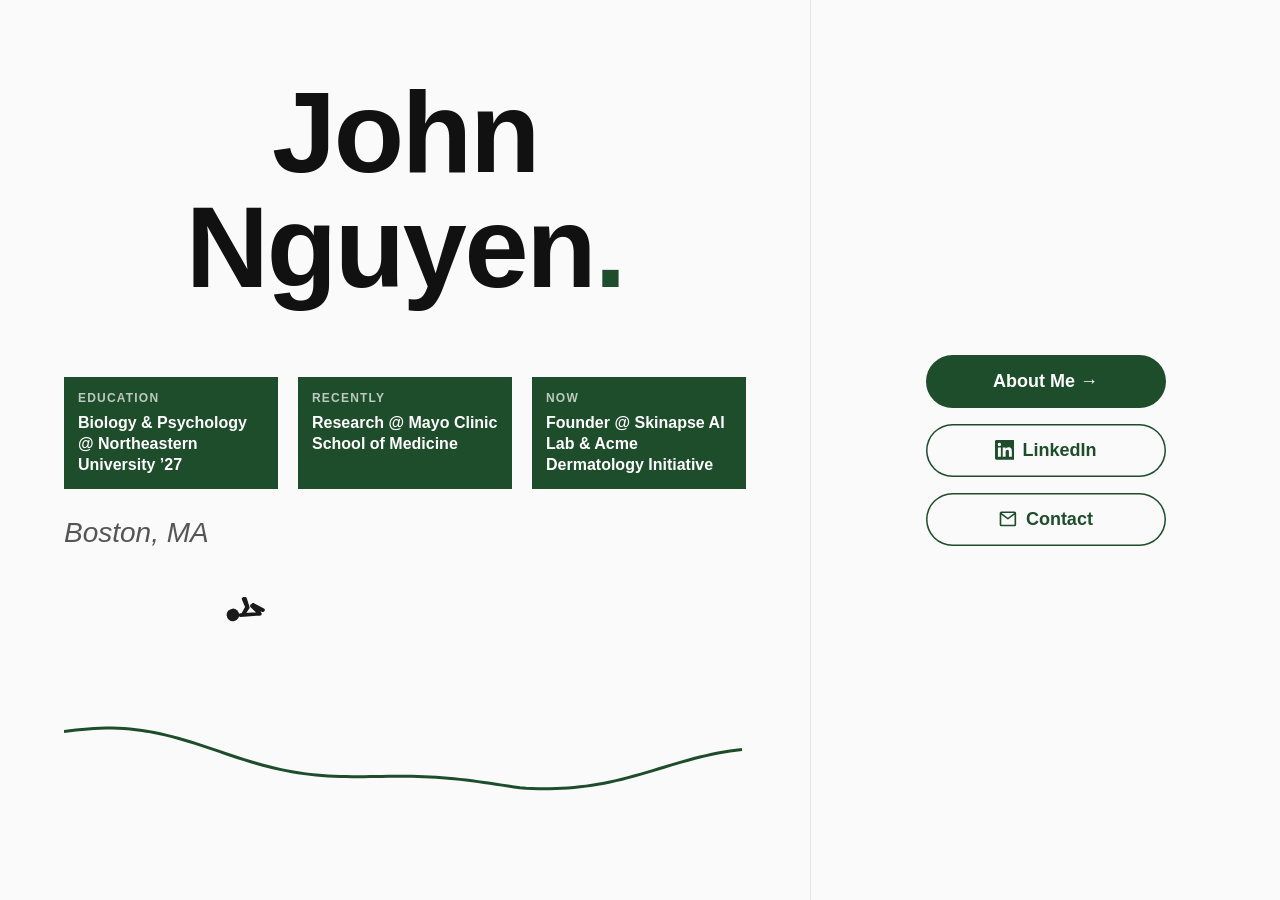
==== index.html @ 378af383 "Add Acme Dermatology Initiative to homepage Now box Co-Authored-By: Claude Opus 5.5 <noreply@anthrop" ====
<!DOCTYPE html>
<html lang="en">
<head>
  <meta charset="UTF-8">
  <meta name="viewport" content="width=device-width, initial-scale=1.0">
  <title>John Nguyen</title>
  <link rel="stylesheet" href="styles.css">
  <link rel="stylesheet" href="transitions.css">
  <script src="transitions.js"></script>
  <style>
    .hero {
      display: flex;
      min-height: 100vh;
    }

    .hero-left {
      position: relative;
      overflow: hidden;
      flex: 2;
      display: flex;
      flex-direction: column;
      align-items: center;
      justify-content: center;
      text-align: center;
      padding: 4rem;
    }


    .intro {
      position: relative;
      z-index: 1;
      display: flex;
      flex-direction: column;
      gap: 3rem;
      width: fit-content;
      max-width: 100%;
    }

    .cards {
      display: grid;
      grid-template-columns: repeat(3, 1fr);
      gap: 1.25rem;
      margin-top: 1.5rem;
      /* match the name's width instead of stretching to fit the card text */
      width: 0;
      min-width: 100%;
    }

    .card {
      padding: 0.875rem;
      background: #1e4d2b;
      color: #fff;
      text-align: left;
    }

    .card-label {
      font-size: 0.75rem;
      font-weight: 600;
      letter-spacing: 0.1em;
      text-transform: uppercase;
      opacity: 0.7;
      margin-bottom: 0.5rem;
    }

    .card-text {
      font-size: 1rem;
      font-weight: 600;
      line-height: 1.3;
    }

    .location {
      /* sit just under the boxes rather than a full .intro gap away */
      margin-top: -1.25rem;
      font-size: 1.75rem;
      font-style: italic;
      text-align: left;
      color: #555;
    }

    /* Little runner crossing the mountains, under the location line */
    #runner {
      display: block;
      /* match the name's width like the boxes do */
      width: 0;
      min-width: 100%;
      height: 260px;
      margin-top: -2rem;
    }

    .hero-left h1 {
      font-size: clamp(3.5rem, 9vw, 10rem);
      font-weight: 700;
      line-height: 1;
      letter-spacing: -0.02em;
    }

    .hero-left h1 .dot {
      color: #1e4d2b;
    }

    .hero-right {
      border-left: 1px solid #e5e5e5;
    }

    @media (max-width: 700px) {
      .hero { flex-direction: column; }
      .hero-left { padding: 2rem; }
      .cards { grid-template-columns: 1fr; }
      .hero-right { border-left: none; border-top: 1px solid #e5e5e5; }
    }
  </style>
</head>
<body>
  <main class="hero">
    <section class="hero-left">
      <div class="intro">
        <h1>John Nguyen<span class="dot">.</span></h1>
        <div class="cards">
          <div class="card">
            <p class="card-label">Education</p>
            <p class="card-text">Biology &amp; Psychology @ Northeastern University &rsquo;27</p>
          </div>
          <div class="card">
            <p class="card-label">Recently</p>
            <p class="card-text">Research @ Mayo Clinic School of Medicine</p>
          </div>
          <div class="card">
            <p class="card-label">Now</p>
            <p class="card-text">Founder @ Skinapse AI Lab &amp; Acme Dermatology Initiative</p>
          </div>
        </div>
        <p class="location">Boston, MA</p>
        <canvas id="runner" aria-hidden="true"></canvas>
      </div>
    </section>
    <section class="panel hero-right">
      <a class="button button-nav" href="about.html">About Me &rarr;</a>
      <a class="button button-outline" href="https://www.linkedin.com/in/johnhungnguyen" target="_blank" rel="noopener noreferrer">
        <svg viewBox="0 0 24 24" aria-hidden="true"><path d="M20.45 20.45h-3.56v-5.57c0-1.33-.02-3.04-1.85-3.04-1.85 0-2.14 1.45-2.14 2.94v5.67H9.34V9h3.42v1.56h.05c.48-.9 1.64-1.85 3.37-1.85 3.6 0 4.27 2.37 4.27 5.46v6.28zM5.34 7.43a2.06 2.06 0 1 1 0-4.13 2.06 2.06 0 0 1 0 4.13zM7.12 20.45H3.56V9h3.56v11.45zM22.22 0H1.77C.79 0 0 .77 0 1.73v20.54C0 23.23.79 24 1.77 24h20.45c.98 0 1.78-.77 1.78-1.73V1.73C24 .77 23.2 0 22.22 0z"/></svg>
        LinkedIn
      </a>
      <a class="button button-outline" href="mailto:johnhnguyen2000@gmail.com">
        <svg viewBox="0 0 24 24" aria-hidden="true"><path d="M2 5a2 2 0 0 1 2-2h16a2 2 0 0 1 2 2v14a2 2 0 0 1-2 2H4a2 2 0 0 1-2-2V5zm2.4 0L12 10.7 19.6 5H4.4zM20 6.9l-7.4 5.5a1 1 0 0 1-1.2 0L4 6.9V19h16V6.9z"/></svg>
        Contact
      </a>
    </section>
  </main>

  <script>
    // A stick figure runs right over endless mountains, trips, falls, and gets back up
    (() => {
      const canvas = document.getElementById('runner');
      const ctx = canvas.getContext('2d');
      const reduceMotion = window.matchMedia('(prefers-reduced-motion: reduce)').matches;

      const ZOOM = 1.5;          // draw the scene larger, like a closer camera
      const RUN_SPEED = 120;     // px per second across the ground (before zoom)
      const STRIDE_LENGTH = 64;  // ground covered per full leg cycle, so steps match speed
      const RUNNER_X = 0.28;     // where the figure stays on screen (fraction of width)
      const INK = '#1a1a1a';

      // How long each part of a fall lasts (seconds)
      const PHASES = { trip: 0.22, fall: 0.38, impact: 0.18, pushup: 0.5, spring: 0.42 };

      let width = 0;
      let height = 0;
      let distance = 0;          // how far the world has scrolled
      let stride = 0;            // leg cycle phase (radians)
      // running, jump (jump / hurdle / flip / double), land,
      // or a fall: trip -> fall -> impact -> down -> pushup -> spring
      let state = 'running';
      let stateTime = 0;
      let downFor = 1;
      let boost = 0;             // extra speed right after getting back up

      // Tricks happen at random times. Falls are still the single most common,
      // but flips make up about 40% of everything he does.
      const TRICKS = [
        { name: 'fall',   weight: 0.3 },
        { name: 'flip',   weight: 0.25 },
        { name: 'jump',   weight: 0.15 },
        { name: 'hurdle', weight: 0.15 },
        { name: 'double', weight: 0.15 },
      ];
      const LAND_TIME = 0.2;     // knees soak up the landing after a flip
      // He always opens with this routine back to back, then goes random
      // The triple flip is a bit too ambitious: he over-rotates and crashes on landing
      const OPENING = ['triple', 'flip', 'flip', 'jump', 'fall'];
      const OPENING_GAP = 0.35;  // seconds of running between opening tricks
      let queue = [...OPENING];
      let trickClock = 0;
      let nextTrick = 0.6;       // first flip comes almost right away

      function randomGap() {
        // Every second or two, sometimes a slightly longer clean run
        return 1.1 + Math.random() * 2 + (Math.random() < 0.15 ? Math.random() * 3 : 0);
      }

      function pickTrick() {
        let r = Math.random();
        for (const t of TRICKS) {
          if ((r -= t.weight) < 0) return t.name;
        }
        return TRICKS[0].name;
      }

      // Airborne tricks
      const GRAVITY = 560;       // px/s^2
      // Upward px/s at takeoff: flips need more height, doubles the most
      const TAKEOFF = { jump: 185, hurdle: 165, flip: 240, double: 262, triple: 285 };
      const SPINS = { flip: 1, double: 2, triple: 3 };
      let jumpKind = 'hurdle';
      let airTime = 0.6;
      let feetY = 0;             // height of his feet while airborne
      let vy = 0;

      // Rolling mountains: a few sine waves stacked together
      function ground(x) {
        return height * 0.8
          - Math.sin(x * 0.012) * 13
          - Math.sin(x * 0.031 + 1.7) * 5
          - Math.max(0, Math.sin(x * 0.006 + 0.4)) * 15;
      }

      function resize() {
        const dpr = window.devicePixelRatio || 1;
        // Work in zoomed-out units so everything is drawn ZOOM times bigger
        width = canvas.clientWidth / ZOOM;
        height = canvas.clientHeight / ZOOM;
        canvas.width = canvas.clientWidth * dpr;
        canvas.height = canvas.clientHeight * dpr;
        ctx.setTransform(dpr * ZOOM, 0, 0, dpr * ZOOM, 0, 0);
        draw();
      }

      function go(next) {
        state = next;
        stateTime = 0;
      }

      function update(dt) {
        stateTime += dt;
        const rx = distance + width * RUNNER_X;
        const slope = (ground(rx + 2) - ground(rx - 2)) / 4; // negative = uphill

        if (state === 'running') {
          // A bit slower uphill, a bit faster downhill, and a burst after getting up
          const speed = RUN_SPEED * (1 + slope * 0.6) * (1 + boost);
          const moved = Math.max(30, speed) * dt;
          distance += moved;
          stride += (moved / STRIDE_LENGTH) * Math.PI * 2;
          boost = Math.max(0, boost - dt * 0.4);
          trickClock += dt;

          if (trickClock > nextTrick) {
            trickClock = 0;
            const trick = queue.length ? queue.shift() : pickTrick();
            nextTrick = queue.length ? OPENING_GAP : randomGap();
            if (trick === 'fall') {
              go('trip');
            } else {
              jumpKind = trick;
              feetY = ground(rx);
              vy = -TAKEOFF[trick];
              airTime = (2 * TAKEOFF[trick]) / GRAVITY;
              go('jump');
            }
          }
        } else if (state === 'jump') {
          distance += RUN_SPEED * (1 + boost) * dt;
          stride += dt * 4; // legs keep a little motion in the air
          vy += GRAVITY * dt;
          feetY += vy * dt;
          const floor = ground(distance + width * RUNNER_X);
          if (vy > 0 && feetY >= floor) {
            if (jumpKind === 'triple') go('trip');       // bails the landing and falls
            else go(jumpKind === 'hurdle' ? 'running' : 'land');
          }
        } else if (state === 'land') {
          distance += RUN_SPEED * 0.7 * dt;
          stride += dt * 6;
          if (stateTime > LAND_TIME) go('running');
        } else if (state === 'trip') {
          distance += RUN_SPEED * 0.8 * dt;
          if (stateTime > PHASES.trip) go('fall');
        } else if (state === 'fall') {
          // Momentum carries him forward, fading as he hits the ground
          distance += RUN_SPEED * 0.7 * (1 - stateTime / PHASES.fall) * dt;
          if (stateTime > PHASES.fall) go('impact');
        } else if (state === 'impact') {
          distance += RUN_SPEED * 0.15 * dt; // small skid
          if (stateTime > PHASES.impact) { downFor = 0.5 + Math.random() * 0.9; go('down'); }
        } else if (state === 'down') {
          if (stateTime > downFor) go('pushup');
        } else if (state === 'pushup') {
          if (stateTime > PHASES.pushup) go('spring');
        } else if (state === 'spring') {
          distance += RUN_SPEED * 0.5 * (stateTime / PHASES.spring) * dt;
          if (stateTime > PHASES.spring) {
            boost = 0.35;
            go('running');
          }
        }
      }

      // Hills are just a dark forest green outline
      function drawMountains() {
        ctx.beginPath();
        for (let x = 0; x <= width; x += 4) {
          const y = ground(distance + x);
          if (x === 0) ctx.moveTo(x, y); else ctx.lineTo(x, y);
        }
        ctx.strokeStyle = '#1e4d2b';
        ctx.lineWidth = 2;
        ctx.lineJoin = 'round';
        ctx.stroke();
      }

      function limb(x1, y1, len, angle) {
        const x2 = x1 + Math.sin(angle) * len;
        const y2 = y1 + Math.cos(angle) * len;
        ctx.moveTo(x1, y1);
        ctx.lineTo(x2, y2);
        return [x2, y2];
      }

      // A pose: body rotation (0 = upright, ~1.57 = lying face down), lift off the
      // ground, and limb angles measured from the body's own "down" (positive = forward).
      // legs/arms: [front thigh, front shin, back thigh, back shin]
      const lerp = (a, b, t) => a + (b - a) * t;
      const ease = (t) => t * t * (3 - 2 * t);
      function blend(p, q, t) {
        return {
          rot: lerp(p.rot, q.rot, t),
          lift: lerp(p.lift, q.lift, t),
          legs: p.legs.map((v, i) => lerp(v, q.legs[i], t)),
          arms: p.arms.map((v, i) => lerp(v, q.arms[i], t)),
        };
      }

      function runPose() {
        const legs = [];
        const arms = [];
        [0, Math.PI].forEach((offset) => {
          const s = Math.sin(stride + offset);
          const thigh = 0.65 * s;
          // Knee folds most while the leg swings back through
          const knee = 0.2 + 1.2 * Math.max(0, -Math.sin(stride + offset + 0.7));
          legs.push(thigh, thigh - knee);
          // Arms pump hard against the legs, elbows bent roughly 90 degrees
          const upper = -0.85 * s;
          arms.push(upper, upper + 1.45 + 0.25 * s);
        });
        // Leans further into the run at speed
        return { rot: 0.22, lift: -Math.abs(Math.cos(stride)) * 1.8, legs, arms };
      }

      // Hand-set key poses for the fall and the get-up
      const POSES = {
        // Hurdler: lead leg shot out straight, trail leg folded back, opposite arm reaching
        hurdle:  { rot: 0.38, lift: 0,  legs: [1.45, 1.35, -0.35, -1.9],  arms: [-0.5, 0.5, 1.6, 1.9] },
        // Front flip: knees pulled to the chest and arms hugging the shins, tucked into a ball
        ball:    { rot: 0.1,  lift: 0,  legs: [2.3, -0.45, 2.15, -0.55], arms: [1.0, 1.9, 0.9, 1.8] },
        // Takeoff for a flip: tall, arms thrown up to start the rotation
        setup:   { rot: 0.05, lift: 0,  legs: [0.15, 0.05, -0.1, -0.2],  arms: [2.8, 3.0, 2.7, 2.9] },
        // Plain jump: knees drawn up, both arms punched up overhead
        hop:     { rot: 0.08, lift: 0,  legs: [0.75, -0.35, 0.55, -0.6], arms: [2.5, 2.9, 2.3, 2.7] },
        // Soft landing: knees bent, arms out front for balance
        crouch:  { rot: 0.18, lift: 3,  legs: [0.95, -0.6, 0.75, -0.8], arms: [1.4, 2.0, 1.2, 1.8] },
        stumble: { rot: 0.5,  lift: 0,  legs: [0.55, 0.3, -0.7, -1.3],  arms: [1.1, 1.5, 0.6, 1.0] },
        diving:  { rot: 1.35, lift: 0,  legs: [0.05, 0, -0.25, -0.35],  arms: [2.3, 2.5, 2.1, 2.4] },
        landed:  { rot: 1.6,  lift: 0,  legs: [0, -0.1, -0.1, -0.2],    arms: [1.7, 2.9, 1.6, 2.8] },
        lying:   { rot: 1.57, lift: 0,  legs: [0, -0.05, -0.05, -0.1],  arms: [2.3, 2.9, 2.2, 2.8] },
        // Arms straight down to the ground, knees tucked under: hands-and-knees
        pushed:  { rot: 1.0,  lift: 0,  legs: [1.1, -0.45, 1.0, -0.5],  arms: [1.0, 1.0, 1.0, 1.0] },
        // Driving up off the back foot with arms swinging up for momentum
        launch:  { rot: 0.2,  lift: -9, legs: [0.7, 0.1, -0.35, -0.7],  arms: [-0.6, 0.6, 1.2, 2.2] },
      };

      function currentPose() {
        const t = (d) => Math.min(1, stateTime / d);
        switch (state) {
          case 'jump': {
            const frac = Math.min(1, stateTime / airTime); // 0 = takeoff, 1 = landing
            const k = Math.sin(frac * Math.PI);
            if (jumpKind === 'hurdle') return blend(runPose(), POSES.hurdle, Math.min(1, k * 1.5));
            if (jumpKind === 'jump') return blend(runPose(), POSES.hop, Math.min(1, k * 1.6));

            // Flip: rise with arms up, and only tuck and spin once he's well off the ground.
            // The spin is finished and he's opened back up before he comes down near the ground.
            const clamp = (v) => Math.min(1, Math.max(0, v));
            const tuck = frac < 0.5
              ? ease(clamp((frac - 0.18) / 0.14))
              : ease(clamp((0.8 - frac) / 0.12));
            const reach = ease(clamp(1 - frac / 0.2));
            const open = blend(runPose(), POSES.setup, Math.max(reach, 1 - tuck) * (frac < 0.5 ? 1 : 0.3));
            const p = blend(open, POSES.ball, tuck);
            p.spin = Math.PI * 2 * SPINS[jumpKind] * ease(clamp((frac - 0.2) / 0.58));
            return p;
          }
          case 'land':   return blend(POSES.crouch, runPose(), ease(t(LAND_TIME)));
          case 'trip':   return blend(runPose(), POSES.stumble, ease(t(PHASES.trip)));
          // Gravity: rotation speeds up as he goes over
          case 'fall':   return blend(POSES.stumble, POSES.diving, t(PHASES.fall) ** 2);
          case 'impact': {
            const k = t(PHASES.impact);
            const p = blend(POSES.diving, POSES.landed, ease(Math.min(1, k * 2)));
            p.lift = -Math.sin(k * Math.PI) * 2.5; // little bounce off the ground
            return k > 0.5 ? blend(p, POSES.lying, (k - 0.5) * 2) : p;
          }
          case 'down': {
            const p = blend(POSES.lying, POSES.lying, 0);
            p.rot += Math.sin(stateTime * 5) * 0.01; // catching his breath
            return p;
          }
          case 'pushup': return blend(POSES.lying, POSES.pushed, ease(t(PHASES.pushup)));
          case 'spring': {
            const k = t(PHASES.spring);
            // First half: explode up into the launch; second half: land into the run
            if (k < 0.55) {
              const p = blend(POSES.pushed, POSES.launch, ease(k / 0.55));
              p.lift = -Math.sin((k / 0.55) * Math.PI * 0.5) * 9;
              return p;
            }
            const p = blend(POSES.launch, runPose(), ease((k - 0.55) / 0.45));
            p.lift = lerp(-9, 0, ((k - 0.55) / 0.45) ** 2);
            return p;
          }
          default:       return runPose();
        }
      }

      function drawRunner() {
        const sx = width * RUNNER_X;
        const gx = distance + sx;
        const sy = state === 'jump' ? feetY : ground(gx);
        const slopeAngle = state === 'jump' ? 0 : Math.atan2(ground(gx + 3) - ground(gx - 3), 6);
        const pose = currentPose();
        const upright = Math.max(0, 1 - pose.rot / 1.57);

        ctx.save();
        ctx.translate(sx, sy + pose.lift);
        // Lean into hills a little while upright; lie flat along the slope when down
        ctx.rotate(pose.rot + slopeAngle * (1 - upright) - slopeAngle * 0.3 * upright);
        // When lying face down, rest on top of the ground instead of sinking into it
        ctx.translate(-4.5 * (1 - upright), 0);
        // Flips spin around his middle, not his feet
        if (pose.spin) {
          ctx.translate(0, -16);
          ctx.rotate(pose.spin);
          ctx.translate(0, 16);
        }

        ctx.strokeStyle = INK;
        ctx.fillStyle = INK;
        ctx.lineWidth = 2.4;
        ctx.lineCap = 'round';
        ctx.lineJoin = 'round';
        ctx.beginPath();

        const hipY = -14;
        const shoulderY = -27;
        const [f1, f2, b1, b2] = pose.legs;
        const [af1, af2, ab1, ab2] = pose.arms;

        // Legs: thigh then shin
        let [kx, ky] = limb(0, hipY, 7.5, f1);
        limb(kx, ky, 7.5, f2);
        [kx, ky] = limb(0, hipY, 7.5, b1);
        limb(kx, ky, 7.5, b2);

        // Torso
        ctx.moveTo(0, hipY);
        ctx.lineTo(0, shoulderY);

        // Arms: upper arm then forearm
        let [ex, ey] = limb(0, shoulderY + 1.5, 6, af1);
        limb(ex, ey, 6, af2);
        [ex, ey] = limb(0, shoulderY + 1.5, 6, ab1);
        limb(ex, ey, 6, ab2);
        ctx.stroke();

        // Head
        ctx.beginPath();
        ctx.arc(0.5, shoulderY - 5, 4.2, 0, Math.PI * 2);
        ctx.fill();
        ctx.restore();
      }

      function draw() {
        ctx.clearRect(0, 0, width, height);
        drawMountains();
        drawRunner();
      }

      let last = performance.now();
      function loop(now) {
        const dt = Math.min(0.05, (now - last) / 1000);
        last = now;
        update(dt);
        draw();
        requestAnimationFrame(loop);
      }

      new ResizeObserver(resize).observe(canvas);
      resize();
      if (!reduceMotion) requestAnimationFrame(loop);
    })();

  </script>
</body>
</html>
---- styles.css ----
/* Shared styles for every page */
* { box-sizing: border-box; margin: 0; padding: 0; }

body {
  /* Apple's system font (San Francisco), the same look as the "Who am I?" note */
  font-family: -apple-system, BlinkMacSystemFont, "SF Pro Text", "Helvetica Neue", "Segoe UI", Roboto, sans-serif;
  color: #111;
  background: #fafafa;
}

/* Button panel on the right side of Home */
.panel {
  flex: 1;
  display: flex;
  flex-direction: column;
  align-items: center;
  justify-content: center;
  gap: 1rem;
  padding: 4rem;
  background: #fafafa;
}

.button {
  display: inline-flex;
  align-items: center;
  gap: 0.5rem;
  padding: 1rem 2rem;
  font-size: 1.125rem;
  font-weight: 600;
  color: #fff;
  background: #1e4d2b;
  border-radius: 999px;
  text-decoration: none;
  transition: background 0.2s, color 0.2s, transform 0.2s;
}

/* Same width for every button in the stack so they line up */
.panel .button {
  width: 15rem;
  justify-content: center;
}

.button:hover {
  background: #163a20;
  transform: translateX(4px);
}

/* Darkens when clicked; .is-pressed keeps it dark while the page slides away */
.button-nav:active,
.button-nav.is-pressed {
  background: #0e2715;
}

.button-outline {
  color: #1e4d2b;
  background: transparent;
  box-shadow: inset 0 0 0 1.5px #1e4d2b;
}

.button-outline:hover {
  color: #fff;
  background: #1e4d2b;
  transform: none;
}

.button-outline svg {
  width: 1.1em;
  height: 1.1em;
  fill: currentColor;
}

/* Sub-pages (About, Experiences, Skills) */
.page {
  max-width: 760px;
  margin: 0 auto;
  padding: 4rem 2rem;
  min-height: 100vh;
}

.back {
  display: inline-block;
  margin-bottom: 3rem;
  font-size: 2rem;
  line-height: 1;
  color: #111;
  text-decoration: none;
  transition: transform 0.2s;
}

.back:hover {
  transform: translateX(-4px);
}

/* About page spans the full window: bio on the left, portrait centered in
   the middle, links stacked on the right (every sub-page slides in from there). */
.about-grid {
  display: grid;
  /* Text | photo | links, spread across the page with equal space between them */
  grid-template-columns: minmax(0, 38rem) auto auto;
  justify-content: space-between;
  align-items: center;
  column-gap: 3rem;
  min-height: 100vh;
  padding: 5rem 8vw;
}

.about-grid .page {
  grid-column: 1;
  grid-row: 1;
  align-self: center;
  max-width: none;
  min-height: 0;
  margin: 0;
  padding: 0;
}

/* Borderless text links for moving between sub-pages */
.nav-link {
  display: inline-flex;
  align-items: center;
  gap: 0.5rem;
  font-size: 1.25rem;
  font-weight: 600;
  color: #111;
  text-decoration: none;
  transition: color 0.2s, transform 0.2s;
}

.nav-link:hover,
.nav-link:active,
.nav-link.is-pressed {
  color: #1e4d2b;
}

/* "Who am I?" styled like a note in Apple Notes */
/* No card or border: the note sits right on the page background */
.page .note h1 {
  font-size: clamp(2.5rem, 4.5vw, 3.5rem);
  font-weight: 700;
  letter-spacing: -0.015em;
  margin-bottom: 1.25rem;
}

.page .note p {
  font-size: 1.3125rem;
  line-height: 1.55;
  color: #1c1c1e;
  margin-bottom: 1.1rem;
}

/* "6:16 PM in Boston" in grey under the heading */
.page .note .local-time {
  margin: -0.75rem 0 1.5rem;
  font-size: 1.0625rem;
  color: #8e8e93;
}

.page .note p:last-child {
  margin-bottom: 0;
}

.page p u {
  text-decoration-thickness: 1.5px;
  text-underline-offset: 3px;
}

/* Portrait in the middle column */
.about-photo {
  grid-column: 2;
  grid-row: 1;
  display: block;
  width: min(460px, 28vw);
  aspect-ratio: 3 / 4;
  object-fit: cover;
}

.side-links {
  grid-column: 3;
  grid-row: 1;
  justify-self: end;
  align-self: center;
  display: flex;
  flex-direction: column;
  align-items: flex-end;
  gap: 1.75rem;
}

.side-links .nav-link:hover {
  transform: translateX(4px);
}

@media (max-width: 700px) {
  .about-grid {
    grid-template-columns: 1fr;
    row-gap: 2rem;
    padding: 4rem 2rem 3rem;
  }
  .about-grid .page,
  .about-photo,
  .side-links {
    grid-column: 1;
    grid-row: auto;
    justify-self: start;
    margin: 0;
  }
  .about-photo {
    width: min(320px, 100%);
  }
}

.page h1 {
  font-size: clamp(2.5rem, 6vw, 4.5rem);
  font-weight: 700;
  line-height: 1;
  letter-spacing: -0.02em;
  margin-bottom: 2rem;
}

/* Section heading, e.g. "Work Experience" */
.page h2 {
  font-size: 0.8125rem;
  font-weight: 700;
  letter-spacing: 0.12em;
  text-transform: uppercase;
  color: #1e4d2b;
  padding-bottom: 0.5rem;
  border-bottom: 1px solid #e5e5e5;
  margin: 1.75rem 0 1rem;
}

/* One job, role, or award */
.entry {
  margin-bottom: 0.75rem;
}

.page .entry > :last-child {
  margin-bottom: 0;
}

.entry-head {
  display: flex;
  justify-content: space-between;
  align-items: baseline;
  gap: 1rem;
}

.entry h3 {
  font-size: 1.25rem;
  font-weight: 700;
}

.entry-place {
  flex-shrink: 0;
  font-size: 0.9375rem;
  font-weight: 700;
  color: #111;
}

.page .meta {
  display: flex;
  justify-content: space-between;
  gap: 1rem;
  font-size: 1rem;
  font-style: italic;
  color: #555;
  margin: 0.125rem 0 0.625rem;
}

.entry ul {
  margin-bottom: 0;
}

.entry li + li {
  margin-top: 0.375rem;
}

/* Label/value rows on the Skills page */
.skill-row {
  margin-bottom: 1rem;
}

.skill-row strong {
  color: #111;
}

@media (max-width: 700px) {
  .entry-head,
  .page .meta {
    flex-direction: column;
    gap: 0;
  }
}

.page p,
.page li {
  font-size: 1.125rem;
  line-height: 1.7;
  color: #333;
}

.page p {
  margin-bottom: 1.25rem;
}

.page ul {
  padding-left: 1.25rem;
  margin-bottom: 1.25rem;
}

@media (max-width: 700px) {
  .panel { padding: 2rem; }
}
---- transitions.css ----
/* Slide between pages using cross-document View Transitions.
   transitions.js picks the direction:
   (default) moving right  -> slides left
   back      moving left   -> slides right
   down      moving down   -> slides up
   up        moving up     -> slides down */
@view-transition {
  navigation: auto;
}

@keyframes slide-out-left   { to   { transform: translateX(-100%); } }
@keyframes slide-in-right   { from { transform: translateX(100%); } }
@keyframes slide-out-right  { to   { transform: translateX(100%); } }
@keyframes slide-in-left    { from { transform: translateX(-100%); } }
@keyframes slide-out-top    { to   { transform: translateY(-100%); } }
@keyframes slide-in-bottom  { from { transform: translateY(100%); } }
@keyframes slide-out-bottom { to   { transform: translateY(100%); } }
@keyframes slide-in-top     { from { transform: translateY(-100%); } }

@media (prefers-reduced-motion: no-preference) {
  ::view-transition-old(root) {
    animation: 1000ms cubic-bezier(0.65, 0, 0.35, 1) both slide-out-left;
  }
  ::view-transition-new(root) {
    animation: 1000ms cubic-bezier(0.65, 0, 0.35, 1) both slide-in-right;
  }

  html:active-view-transition-type(back)::view-transition-old(root) { animation-name: slide-out-right; }
  html:active-view-transition-type(back)::view-transition-new(root) { animation-name: slide-in-left; }

  html:active-view-transition-type(down)::view-transition-old(root) { animation-name: slide-out-top; }
  html:active-view-transition-type(down)::view-transition-new(root) { animation-name: slide-in-bottom; }

  html:active-view-transition-type(up)::view-transition-old(root) { animation-name: slide-out-bottom; }
  html:active-view-transition-type(up)::view-transition-new(root) { animation-name: slide-in-top; }
}

@media (prefers-reduced-motion: reduce) {
  ::view-transition-group(*),
  ::view-transition-old(*),
  ::view-transition-new(*) {
    animation: none !important;
  }
}
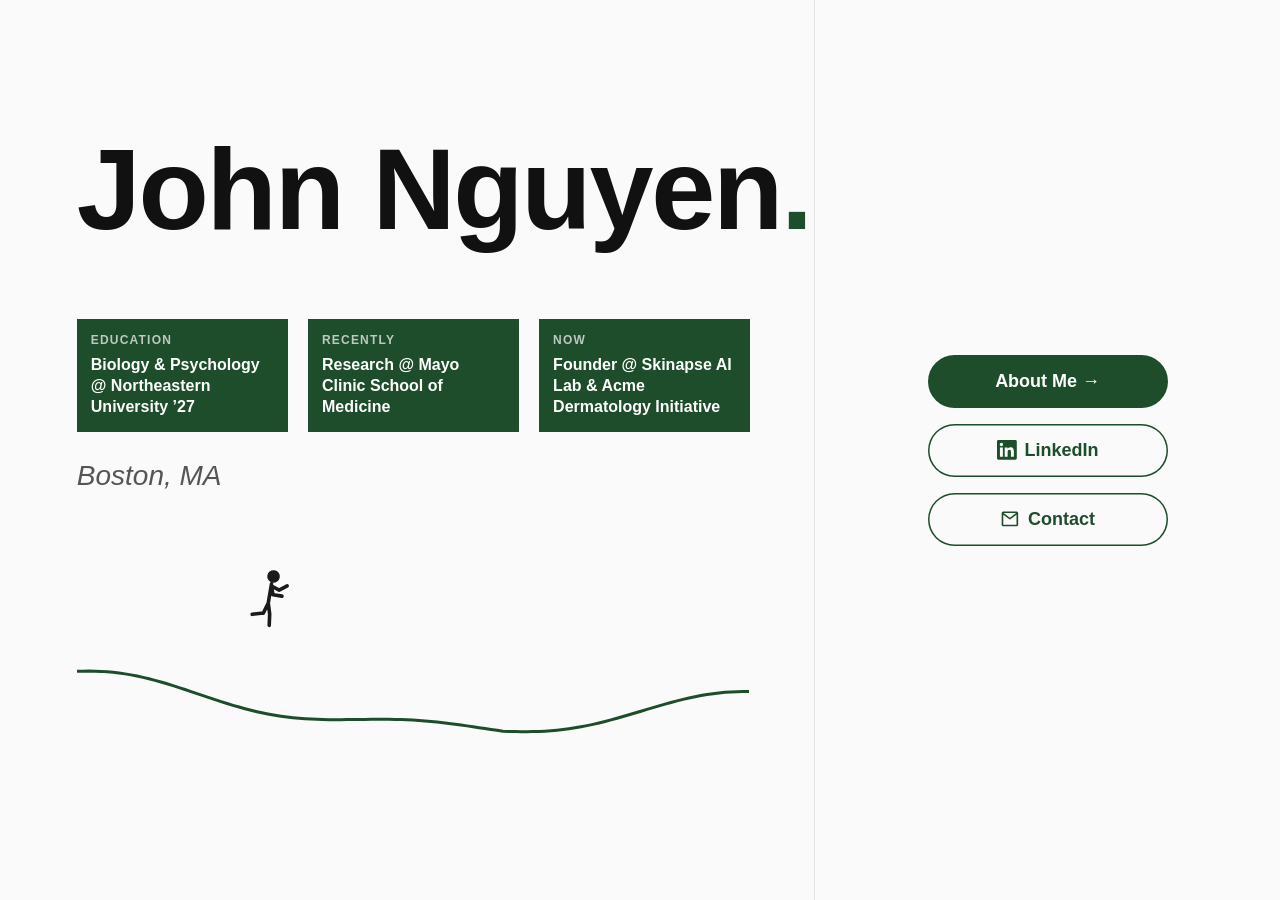
==== commit ce79cfa1: "Left-align homepage name on one line Co-Authored-By: Claude Opus 5.5 <noreply@anthropic.com>" ====
--- a/index.html
+++ b/index.html
@@ -19,12 +19,12 @@
       flex: 2;
       display: flex;
       flex-direction: column;
-      align-items: center;
+      /* Left-aligned, still centered top to bottom */
+      align-items: flex-start;
       justify-content: center;
-      text-align: center;
-      padding: 4rem;
-    }
-
+      text-align: left;
+      padding: 4rem 4rem 4rem 6vw;
+    }
 
     .intro {
       position: relative;
@@ -88,10 +88,12 @@
     }
 
     .hero-left h1 {
-      font-size: clamp(3.5rem, 9vw, 10rem);
+      font-size: clamp(2.75rem, 9vw, 10rem);
       font-weight: 700;
       line-height: 1;
       letter-spacing: -0.02em;
+      /* Always one line */
+      white-space: nowrap;
     }
 
     .hero-left h1 .dot {
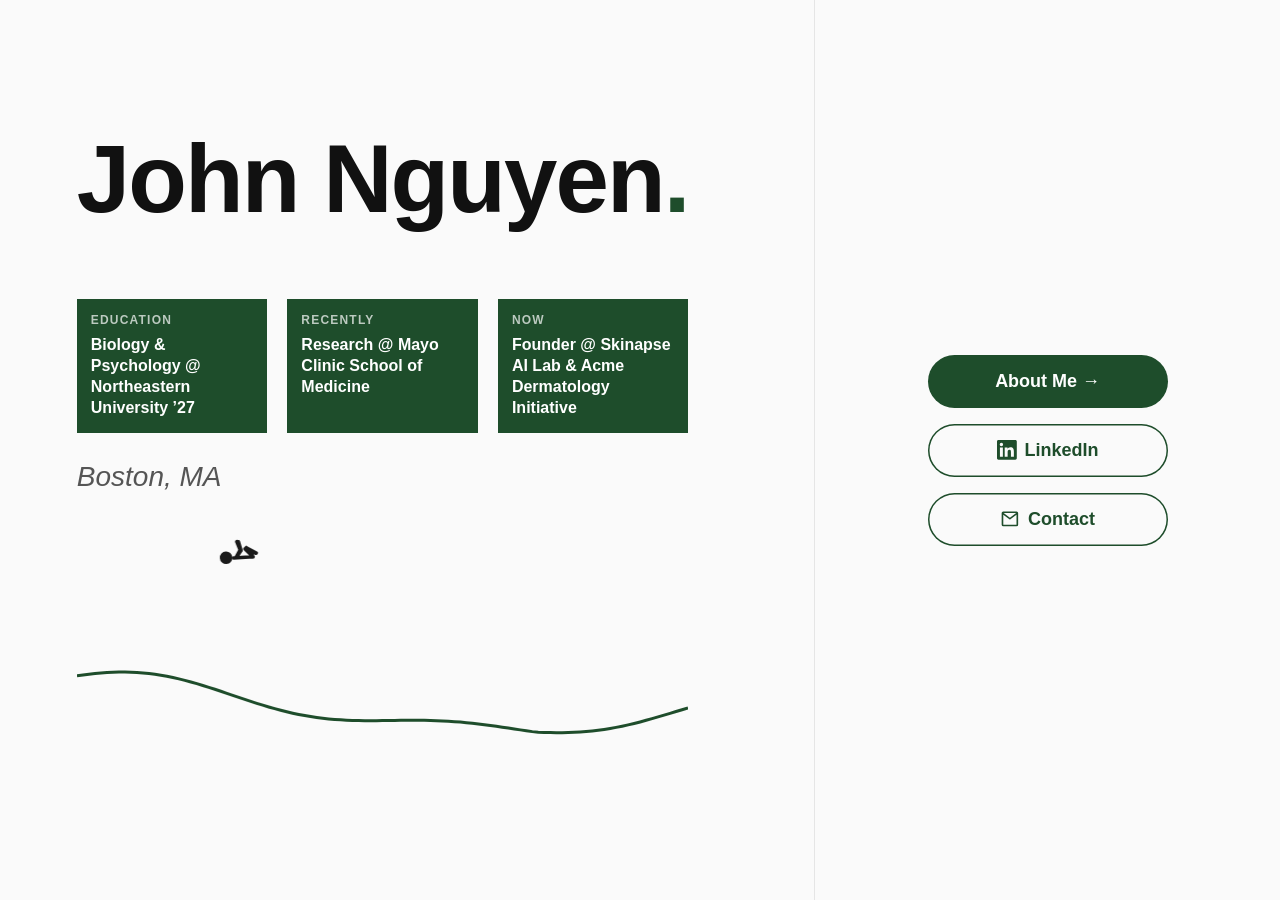
==== commit 2675c7a6: "Make homepage name slightly smaller Co-Authored-By: Claude Opus 5.5 <noreply@anthropic.com>" ====
--- a/index.html
+++ b/index.html
@@ -88,7 +88,7 @@
     }
 
     .hero-left h1 {
-      font-size: clamp(2.75rem, 9vw, 10rem);
+      font-size: clamp(2.5rem, 7.5vw, 8.5rem);
       font-weight: 700;
       line-height: 1;
       letter-spacing: -0.02em;
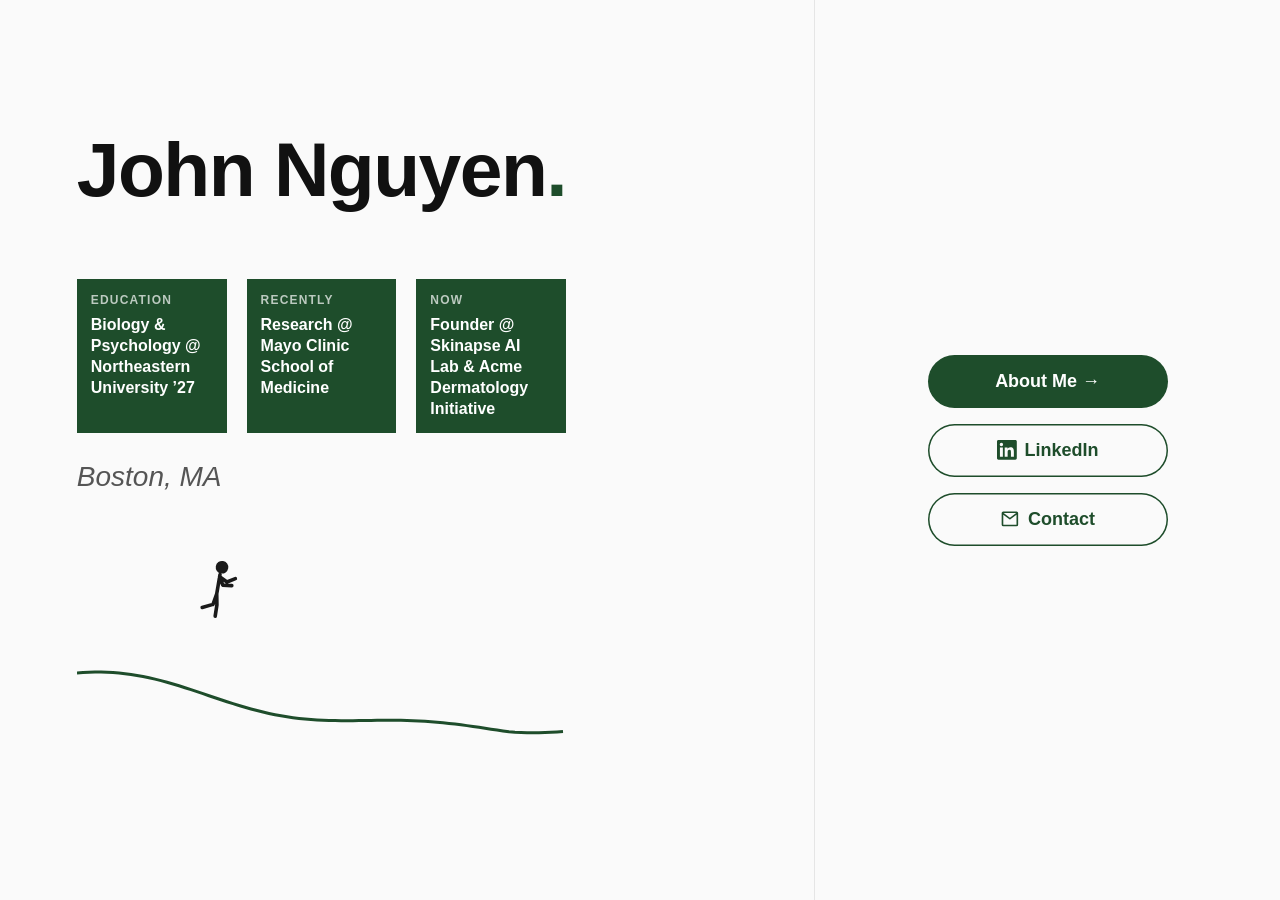
==== commit 7e11edca: "Make homepage name smaller Co-Authored-By: Claude Opus 5.5 <noreply@anthropic.com>" ====
--- a/index.html
+++ b/index.html
@@ -88,7 +88,7 @@
     }
 
     .hero-left h1 {
-      font-size: clamp(2.5rem, 7.5vw, 8.5rem);
+      font-size: clamp(2.25rem, 6vw, 7rem);
       font-weight: 700;
       line-height: 1;
       letter-spacing: -0.02em;
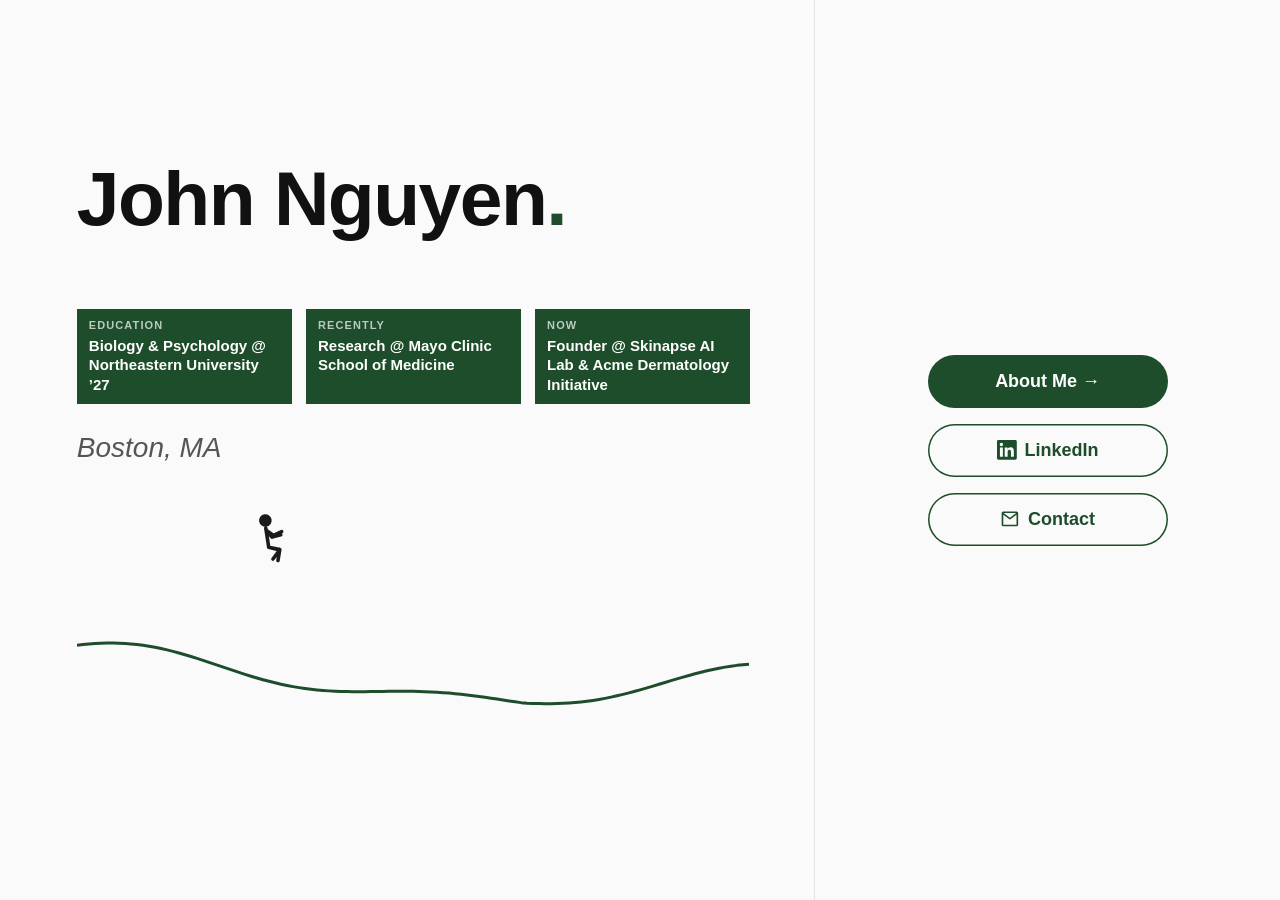
==== commit a15896a8: "Widen and shrink homepage boxes Co-Authored-By: Claude Opus 5.5 <noreply@anthropic.com>" ====
--- a/index.html
+++ b/index.html
@@ -39,31 +39,31 @@
     .cards {
       display: grid;
       grid-template-columns: repeat(3, 1fr);
-      gap: 1.25rem;
+      gap: 0.875rem;
       margin-top: 1.5rem;
-      /* match the name's width instead of stretching to fit the card text */
-      width: 0;
-      min-width: 100%;
+      /* Stretch wider than the name so each box has room for its text on one or two lines */
+      width: 52rem;
+      max-width: 100%;
     }
 
     .card {
-      padding: 0.875rem;
+      padding: 0.625rem 0.75rem;
       background: #1e4d2b;
       color: #fff;
       text-align: left;
     }
 
     .card-label {
-      font-size: 0.75rem;
+      font-size: 0.6875rem;
       font-weight: 600;
       letter-spacing: 0.1em;
       text-transform: uppercase;
       opacity: 0.7;
-      margin-bottom: 0.5rem;
+      margin-bottom: 0.3rem;
     }
 
     .card-text {
-      font-size: 1rem;
+      font-size: 0.9375rem;
       font-weight: 600;
       line-height: 1.3;
     }
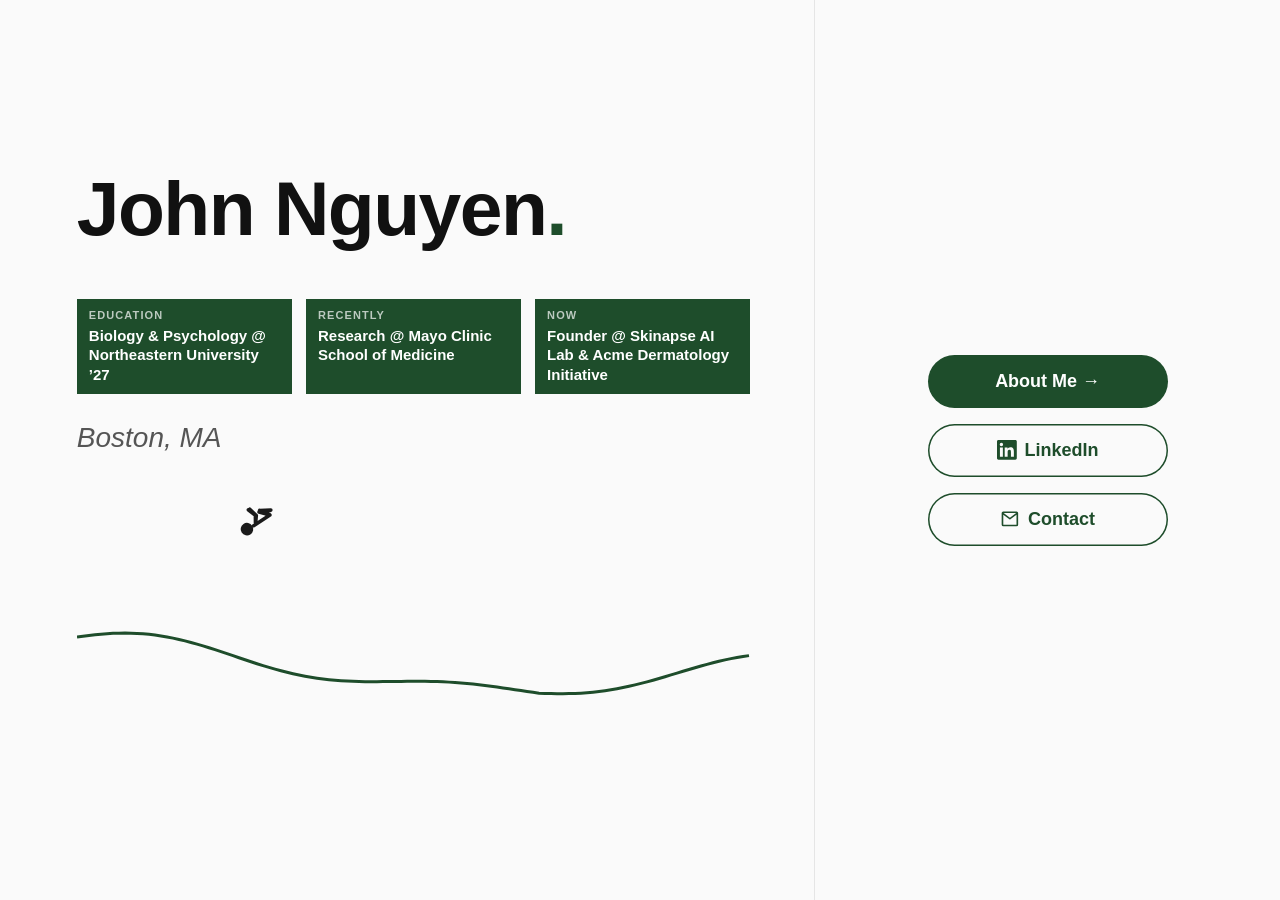
==== commit c8cb565e: "Tighten space between homepage name and boxes Co-Authored-By: Claude Opus 5.5 <noreply@anthropic.com" ====
--- a/index.html
+++ b/index.html
@@ -40,7 +40,7 @@
       display: grid;
       grid-template-columns: repeat(3, 1fr);
       gap: 0.875rem;
-      margin-top: 1.5rem;
+      margin-top: 0.25rem;
       /* Stretch wider than the name so each box has room for its text on one or two lines */
       width: 52rem;
       max-width: 100%;
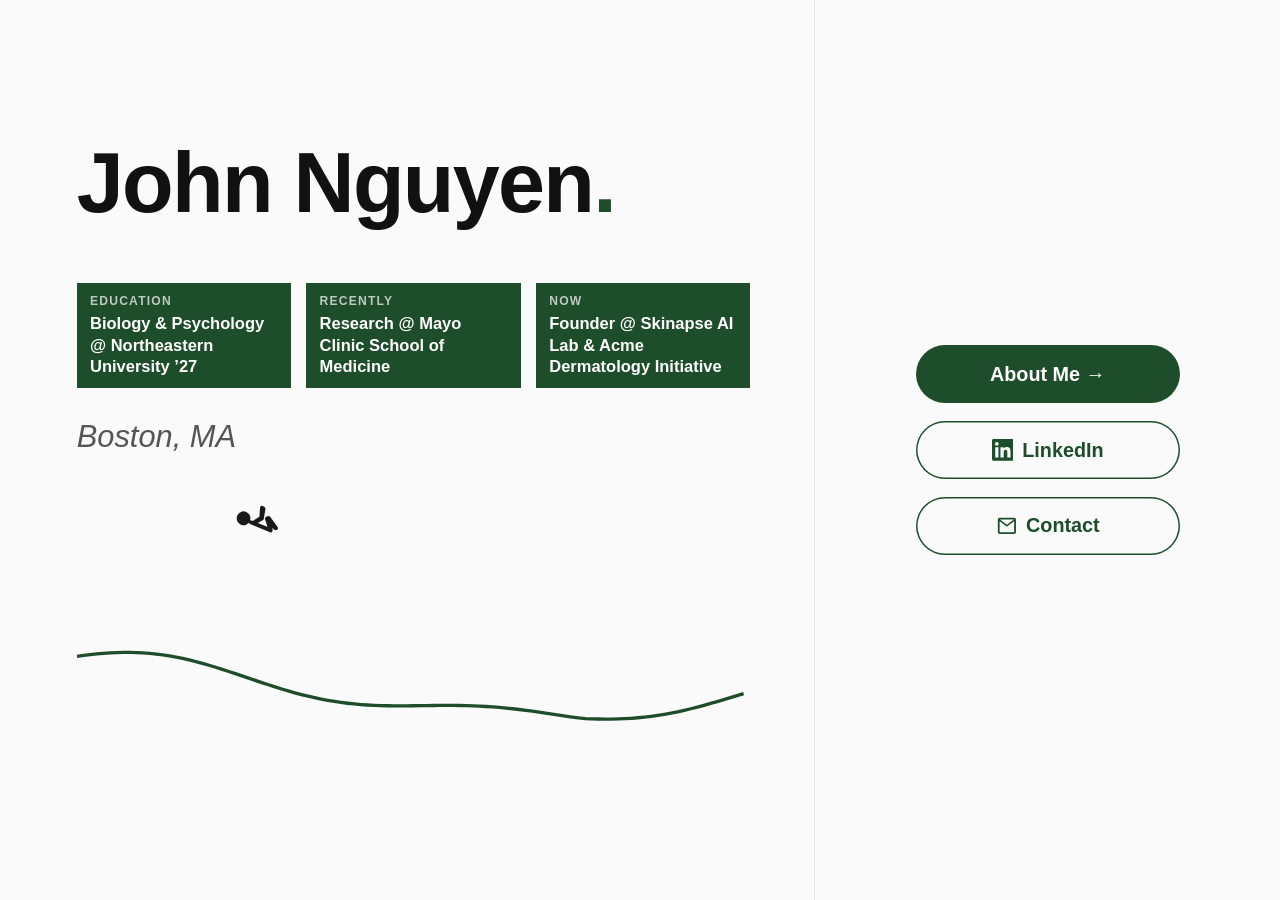
==== commit 80aa1aea: "Scale homepage up to 110% Co-Authored-By: Claude Opus 5.5 <noreply@anthropic.com>" ====
--- a/index.html
+++ b/index.html
@@ -31,7 +31,7 @@
       z-index: 1;
       display: flex;
       flex-direction: column;
-      gap: 3rem;
+      gap: 3.3rem;
       width: fit-content;
       max-width: 100%;
     }
@@ -39,39 +39,39 @@
     .cards {
       display: grid;
       grid-template-columns: repeat(3, 1fr);
-      gap: 0.875rem;
-      margin-top: 0.25rem;
+      gap: 0.9625rem;
+      margin-top: 0.275rem;
       /* Stretch wider than the name so each box has room for its text on one or two lines */
-      width: 52rem;
+      width: 57.2rem;
       max-width: 100%;
     }
 
     .card {
-      padding: 0.625rem 0.75rem;
+      padding: 0.6875rem 0.825rem;
       background: #1e4d2b;
       color: #fff;
       text-align: left;
     }
 
     .card-label {
-      font-size: 0.6875rem;
+      font-size: 0.75625rem;
       font-weight: 600;
       letter-spacing: 0.1em;
       text-transform: uppercase;
       opacity: 0.7;
-      margin-bottom: 0.3rem;
+      margin-bottom: 0.33rem;
     }
 
     .card-text {
-      font-size: 0.9375rem;
+      font-size: 1.03125rem;
       font-weight: 600;
       line-height: 1.3;
     }
 
     .location {
       /* sit just under the boxes rather than a full .intro gap away */
-      margin-top: -1.25rem;
-      font-size: 1.75rem;
+      margin-top: -1.375rem;
+      font-size: 1.925rem;
       font-style: italic;
       text-align: left;
       color: #555;
@@ -83,12 +83,12 @@
       /* match the name's width like the boxes do */
       width: 0;
       min-width: 100%;
-      height: 260px;
-      margin-top: -2rem;
+      height: 286px;
+      margin-top: -2.2rem;
     }
 
     .hero-left h1 {
-      font-size: clamp(2.25rem, 6vw, 7rem);
+      font-size: clamp(2.475rem, 6.6vw, 7.7rem);
       font-weight: 700;
       line-height: 1;
       letter-spacing: -0.02em;
@@ -102,6 +102,15 @@
 
     .hero-right {
       border-left: 1px solid #e5e5e5;
+      gap: 1.1rem;
+    }
+
+    /* Homepage buttons at 110% of the shared button size */
+    .hero-right .button {
+      width: 16.5rem;
+      padding: 1.1rem 2.2rem;
+      font-size: 1.2375rem;
+      gap: 0.55rem;
     }
 
     @media (max-width: 700px) {
@@ -155,7 +164,7 @@
       const ctx = canvas.getContext('2d');
       const reduceMotion = window.matchMedia('(prefers-reduced-motion: reduce)').matches;
 
-      const ZOOM = 1.5;          // draw the scene larger, like a closer camera
+      const ZOOM = 1.65;         // draw the scene larger, like a closer camera
       const RUN_SPEED = 120;     // px per second across the ground (before zoom)
       const STRIDE_LENGTH = 64;  // ground covered per full leg cycle, so steps match speed
       const RUNNER_X = 0.28;     // where the figure stays on screen (fraction of width)
--- a/styles.css
+++ b/styles.css
@@ -95,13 +95,14 @@
    the middle, links stacked on the right (every sub-page slides in from there). */
 .about-grid {
   display: grid;
-  /* Text | photo | links, spread across the page with equal space between them */
-  grid-template-columns: minmax(0, 38rem) auto auto;
-  justify-content: space-between;
+  /* Text | photo | links, with the same gap before, between, and after them */
+  grid-template-columns: minmax(0, 30rem) auto auto;
+  justify-content: space-evenly;
   align-items: center;
   column-gap: 3rem;
   min-height: 100vh;
-  padding: 5rem 8vw;
+  /* Side margins so nothing touches the edges of the window */
+  padding: 5rem 10vw;
 }
 
 .about-grid .page {
@@ -112,6 +113,16 @@
   min-height: 0;
   margin: 0;
   padding: 0;
+  position: relative;
+}
+
+/* Back arrow floats above the text so only the text itself is centered
+   vertically, lining it up with the photo and links beside it */
+.about-grid .back {
+  position: absolute;
+  bottom: 100%;
+  left: 0;
+  margin-bottom: 1.5rem;
 }
 
 /* Borderless text links for moving between sub-pages */
@@ -135,17 +146,17 @@
 /* "Who am I?" styled like a note in Apple Notes */
 /* No card or border: the note sits right on the page background */
 .page .note h1 {
-  font-size: clamp(2.5rem, 4.5vw, 3.5rem);
+  font-size: clamp(1.875rem, 3vw, 2.375rem);
   font-weight: 700;
   letter-spacing: -0.015em;
-  margin-bottom: 1.25rem;
+  margin-bottom: 1rem;
 }
 
 .page .note p {
-  font-size: 1.3125rem;
+  font-size: 1rem;
   line-height: 1.55;
   color: #1c1c1e;
-  margin-bottom: 1.1rem;
+  margin-bottom: 0.9rem;
 }
 
 /* "6:16 PM in Boston" in grey under the heading */
@@ -164,14 +175,24 @@
   text-underline-offset: 3px;
 }
 
-/* Portrait in the middle column */
+/* Portrait in the middle column, kept small enough to leave room on both sides */
 .about-photo {
   grid-column: 2;
   grid-row: 1;
-  display: block;
-  width: min(460px, 28vw);
-  aspect-ratio: 3 / 4;
+  align-self: center;
+  position: relative;
+  width: min(260px, 17vw);
+  /* Same shape as the photo, so it shows whole */
+  aspect-ratio: 768 / 1024;
+}
+
+.about-photo img {
+  position: absolute;
+  inset: 0;
+  width: 100%;
+  height: 100%;
   object-fit: cover;
+  object-position: center;
 }
 
 .side-links {
@@ -203,8 +224,10 @@
     justify-self: start;
     margin: 0;
   }
+  /* Stacked on phones there's no text beside it to match, so give it its own shape */
   .about-photo {
     width: min(320px, 100%);
+    aspect-ratio: 3 / 4;
   }
 }
 
@@ -226,6 +249,26 @@
   padding-bottom: 0.5rem;
   border-bottom: 1px solid #e5e5e5;
   margin: 1.75rem 0 1rem;
+}
+
+/* Recent News, Experiences, and What I'm Working On: smaller title and
+   roomier spacing, to match the "Who am I?" page */
+.page.page-spaced {
+  padding-top: 5rem;
+}
+
+.page.page-spaced h1 {
+  font-size: clamp(1.875rem, 3vw, 2.375rem);
+  letter-spacing: -0.015em;
+  margin-bottom: 2.25rem;
+}
+
+.page-spaced h2 {
+  margin: 2.5rem 0 1.25rem;
+}
+
+.page-spaced .entry {
+  margin-bottom: 1.25rem;
 }
 
 /* One job, role, or award */
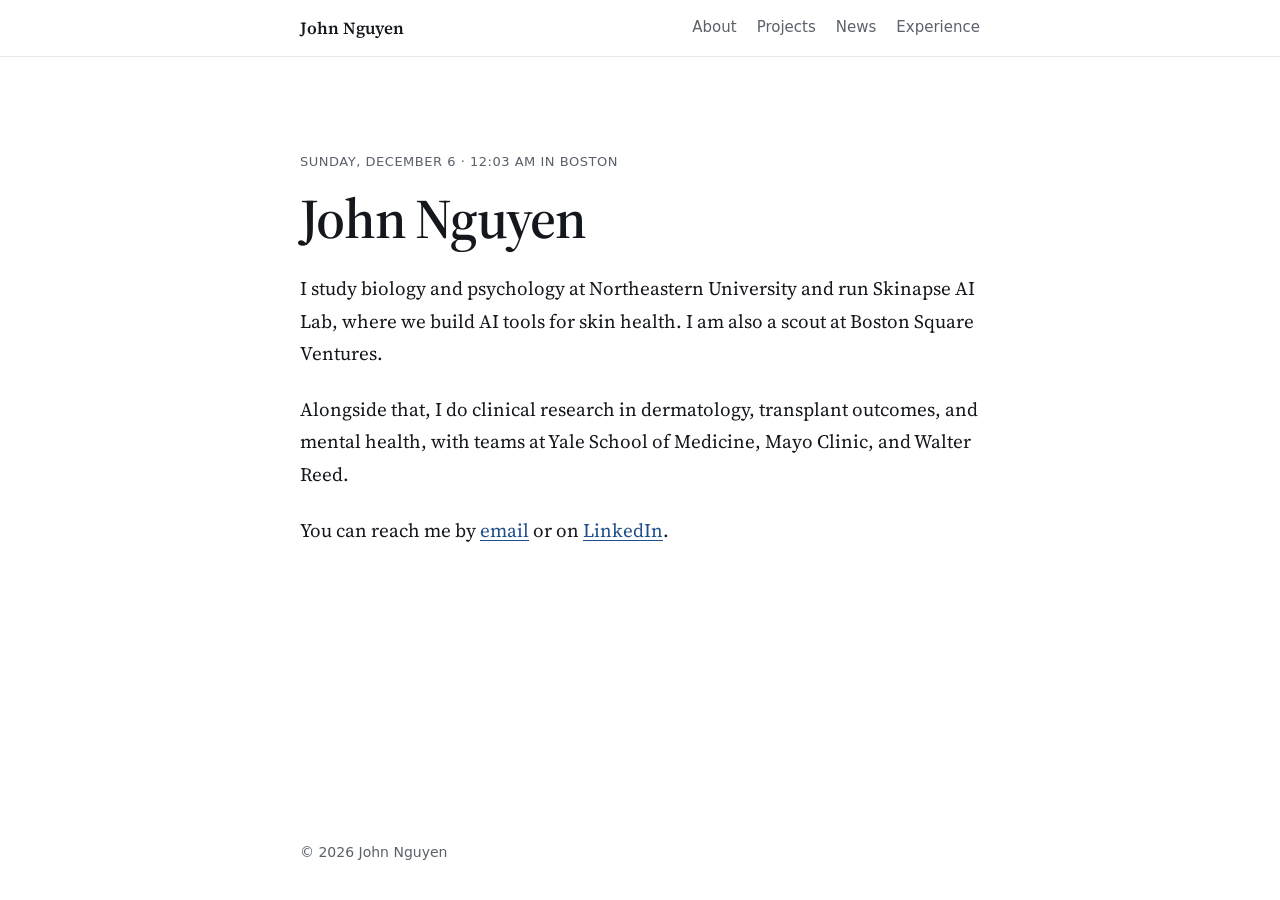
==== commit 8573fece: "Redesign site: separate pages, professional light theme, news timeline Replace the old multi-page si" ====
--- a/index.html
+++ b/index.html
@@ -2,522 +2,45 @@
 <html lang="en">
 <head>
   <meta charset="UTF-8">
-  <meta name="viewport" content="width=device-width, initial-scale=1.0">
+  <meta name="viewport" content="width=device-width, initial-scale=1, viewport-fit=cover">
   <title>John Nguyen</title>
+  <meta name="description" content="John Nguyen is a Northeastern University student, founder of Skinapse AI Lab, and clinical researcher in Boston.">
+  <meta name="theme-color" content="#FFFFFF">
+  <meta property="og:title" content="John Nguyen">
+  <meta property="og:description" content="John Nguyen is a Northeastern University student, founder of Skinapse AI Lab, and clinical researcher in Boston.">
+  <meta property="og:image" content="https://jnguyen.net/images/john-portrait.webp">
+  <link rel="icon" href="favicon.svg" type="image/svg+xml">
+  <link rel="preconnect" href="https://fonts.googleapis.com">
+  <link rel="preconnect" href="https://fonts.gstatic.com" crossorigin>
+  <link rel="stylesheet" href="https://fonts.googleapis.com/css2?family=Source+Serif+4:ital,opsz,wght@0,8..60,400;0,8..60,600;1,8..60,400&display=swap">
   <link rel="stylesheet" href="styles.css">
-  <link rel="stylesheet" href="transitions.css">
-  <script src="transitions.js"></script>
-  <style>
-    .hero {
-      display: flex;
-      min-height: 100vh;
-    }
-
-    .hero-left {
-      position: relative;
-      overflow: hidden;
-      flex: 2;
-      display: flex;
-      flex-direction: column;
-      /* Left-aligned, still centered top to bottom */
-      align-items: flex-start;
-      justify-content: center;
-      text-align: left;
-      padding: 4rem 4rem 4rem 6vw;
-    }
-
-    .intro {
-      position: relative;
-      z-index: 1;
-      display: flex;
-      flex-direction: column;
-      gap: 3.3rem;
-      width: fit-content;
-      max-width: 100%;
-    }
-
-    .cards {
-      display: grid;
-      grid-template-columns: repeat(3, 1fr);
-      gap: 0.9625rem;
-      margin-top: 0.275rem;
-      /* Stretch wider than the name so each box has room for its text on one or two lines */
-      width: 57.2rem;
-      max-width: 100%;
-    }
-
-    .card {
-      padding: 0.6875rem 0.825rem;
-      background: #1e4d2b;
-      color: #fff;
-      text-align: left;
-    }
-
-    .card-label {
-      font-size: 0.75625rem;
-      font-weight: 600;
-      letter-spacing: 0.1em;
-      text-transform: uppercase;
-      opacity: 0.7;
-      margin-bottom: 0.33rem;
-    }
-
-    .card-text {
-      font-size: 1.03125rem;
-      font-weight: 600;
-      line-height: 1.3;
-    }
-
-    .location {
-      /* sit just under the boxes rather than a full .intro gap away */
-      margin-top: -1.375rem;
-      font-size: 1.925rem;
-      font-style: italic;
-      text-align: left;
-      color: #555;
-    }
-
-    /* Little runner crossing the mountains, under the location line */
-    #runner {
-      display: block;
-      /* match the name's width like the boxes do */
-      width: 0;
-      min-width: 100%;
-      height: 286px;
-      margin-top: -2.2rem;
-    }
-
-    .hero-left h1 {
-      font-size: clamp(2.475rem, 6.6vw, 7.7rem);
-      font-weight: 700;
-      line-height: 1;
-      letter-spacing: -0.02em;
-      /* Always one line */
-      white-space: nowrap;
-    }
-
-    .hero-left h1 .dot {
-      color: #1e4d2b;
-    }
-
-    .hero-right {
-      border-left: 1px solid #e5e5e5;
-      gap: 1.1rem;
-    }
-
-    /* Homepage buttons at 110% of the shared button size */
-    .hero-right .button {
-      width: 16.5rem;
-      padding: 1.1rem 2.2rem;
-      font-size: 1.2375rem;
-      gap: 0.55rem;
-    }
-
-    @media (max-width: 700px) {
-      .hero { flex-direction: column; }
-      .hero-left { padding: 2rem; }
-      .cards { grid-template-columns: 1fr; }
-      .hero-right { border-left: none; border-top: 1px solid #e5e5e5; }
-    }
-  </style>
+  <script>document.documentElement.classList.add("js")</script>
+  <script src="script.js" defer></script>
 </head>
 <body>
-  <main class="hero">
-    <section class="hero-left">
-      <div class="intro">
-        <h1>John Nguyen<span class="dot">.</span></h1>
-        <div class="cards">
-          <div class="card">
-            <p class="card-label">Education</p>
-            <p class="card-text">Biology &amp; Psychology @ Northeastern University &rsquo;27</p>
-          </div>
-          <div class="card">
-            <p class="card-label">Recently</p>
-            <p class="card-text">Research @ Mayo Clinic School of Medicine</p>
-          </div>
-          <div class="card">
-            <p class="card-label">Now</p>
-            <p class="card-text">Founder @ Skinapse AI Lab &amp; Acme Dermatology Initiative</p>
-          </div>
-        </div>
-        <p class="location">Boston, MA</p>
-        <canvas id="runner" aria-hidden="true"></canvas>
-      </div>
-    </section>
-    <section class="panel hero-right">
-      <a class="button button-nav" href="about.html">About Me &rarr;</a>
-      <a class="button button-outline" href="https://www.linkedin.com/in/johnhungnguyen" target="_blank" rel="noopener noreferrer">
-        <svg viewBox="0 0 24 24" aria-hidden="true"><path d="M20.45 20.45h-3.56v-5.57c0-1.33-.02-3.04-1.85-3.04-1.85 0-2.14 1.45-2.14 2.94v5.67H9.34V9h3.42v1.56h.05c.48-.9 1.64-1.85 3.37-1.85 3.6 0 4.27 2.37 4.27 5.46v6.28zM5.34 7.43a2.06 2.06 0 1 1 0-4.13 2.06 2.06 0 0 1 0 4.13zM7.12 20.45H3.56V9h3.56v11.45zM22.22 0H1.77C.79 0 0 .77 0 1.73v20.54C0 23.23.79 24 1.77 24h20.45c.98 0 1.78-.77 1.78-1.73V1.73C24 .77 23.2 0 22.22 0z"/></svg>
-        LinkedIn
-      </a>
-      <a class="button button-outline" href="mailto:johnhnguyen2000@gmail.com">
-        <svg viewBox="0 0 24 24" aria-hidden="true"><path d="M2 5a2 2 0 0 1 2-2h16a2 2 0 0 1 2 2v14a2 2 0 0 1-2 2H4a2 2 0 0 1-2-2V5zm2.4 0L12 10.7 19.6 5H4.4zM20 6.9l-7.4 5.5a1 1 0 0 1-1.2 0L4 6.9V19h16V6.9z"/></svg>
-        Contact
-      </a>
-    </section>
+  <a class="skip" href="#main">Skip to content</a>
+  <header class="bar">
+    <nav class="bar-inner" aria-label="Main">
+      <a class="bar-name" href="index.html" aria-current="page">John Nguyen</a>
+      <ul class="bar-links">
+        <li><a href="about.html">About</a></li>
+        <li><a href="projects.html">Projects</a></li>
+        <li><a href="news.html">News</a></li>
+        <li><a href="experiences.html">Experience</a></li>
+      </ul>
+    </nav>
+  </header>
+
+  <main id="main">
+    <article class="note">
+      <p class="date dateline">Boston, Massachusetts</p>
+      <h1 class="typed" aria-label="John Nguyen"><span class="typed-text" aria-hidden="true">John Nguyen</span><span class="caret" aria-hidden="true"></span></h1>
+      <p class="reveal">I study biology and psychology at Northeastern University and run Skinapse AI Lab, where we build AI tools for skin health. I am also a scout at Boston Square Ventures.</p>
+      <p class="reveal">Alongside that, I do clinical research in dermatology, transplant outcomes, and mental health, with teams at Yale School of Medicine, Mayo Clinic, and Walter Reed.</p>
+      <p class="reveal">You can reach me by <a href="mailto:johnhnguyen2000@gmail.com">email</a> or on <a href="https://www.linkedin.com/in/johnhungnguyen" target="_blank" rel="noopener noreferrer">LinkedIn</a>.</p>
+    </article>
   </main>
 
-  <script>
-    // A stick figure runs right over endless mountains, trips, falls, and gets back up
-    (() => {
-      const canvas = document.getElementById('runner');
-      const ctx = canvas.getContext('2d');
-      const reduceMotion = window.matchMedia('(prefers-reduced-motion: reduce)').matches;
-
-      const ZOOM = 1.65;         // draw the scene larger, like a closer camera
-      const RUN_SPEED = 120;     // px per second across the ground (before zoom)
-      const STRIDE_LENGTH = 64;  // ground covered per full leg cycle, so steps match speed
-      const RUNNER_X = 0.28;     // where the figure stays on screen (fraction of width)
-      const INK = '#1a1a1a';
-
-      // How long each part of a fall lasts (seconds)
-      const PHASES = { trip: 0.22, fall: 0.38, impact: 0.18, pushup: 0.5, spring: 0.42 };
-
-      let width = 0;
-      let height = 0;
-      let distance = 0;          // how far the world has scrolled
-      let stride = 0;            // leg cycle phase (radians)
-      // running, jump (jump / hurdle / flip / double), land,
-      // or a fall: trip -> fall -> impact -> down -> pushup -> spring
-      let state = 'running';
-      let stateTime = 0;
-      let downFor = 1;
-      let boost = 0;             // extra speed right after getting back up
-
-      // Tricks happen at random times. Falls are still the single most common,
-      // but flips make up about 40% of everything he does.
-      const TRICKS = [
-        { name: 'fall',   weight: 0.3 },
-        { name: 'flip',   weight: 0.25 },
-        { name: 'jump',   weight: 0.15 },
-        { name: 'hurdle', weight: 0.15 },
-        { name: 'double', weight: 0.15 },
-      ];
-      const LAND_TIME = 0.2;     // knees soak up the landing after a flip
-      // He always opens with this routine back to back, then goes random
-      // The triple flip is a bit too ambitious: he over-rotates and crashes on landing
-      const OPENING = ['triple', 'flip', 'flip', 'jump', 'fall'];
-      const OPENING_GAP = 0.35;  // seconds of running between opening tricks
-      let queue = [...OPENING];
-      let trickClock = 0;
-      let nextTrick = 0.6;       // first flip comes almost right away
-
-      function randomGap() {
-        // Every second or two, sometimes a slightly longer clean run
-        return 1.1 + Math.random() * 2 + (Math.random() < 0.15 ? Math.random() * 3 : 0);
-      }
-
-      function pickTrick() {
-        let r = Math.random();
-        for (const t of TRICKS) {
-          if ((r -= t.weight) < 0) return t.name;
-        }
-        return TRICKS[0].name;
-      }
-
-      // Airborne tricks
-      const GRAVITY = 560;       // px/s^2
-      // Upward px/s at takeoff: flips need more height, doubles the most
-      const TAKEOFF = { jump: 185, hurdle: 165, flip: 240, double: 262, triple: 285 };
-      const SPINS = { flip: 1, double: 2, triple: 3 };
-      let jumpKind = 'hurdle';
-      let airTime = 0.6;
-      let feetY = 0;             // height of his feet while airborne
-      let vy = 0;
-
-      // Rolling mountains: a few sine waves stacked together
-      function ground(x) {
-        return height * 0.8
-          - Math.sin(x * 0.012) * 13
-          - Math.sin(x * 0.031 + 1.7) * 5
-          - Math.max(0, Math.sin(x * 0.006 + 0.4)) * 15;
-      }
-
-      function resize() {
-        const dpr = window.devicePixelRatio || 1;
-        // Work in zoomed-out units so everything is drawn ZOOM times bigger
-        width = canvas.clientWidth / ZOOM;
-        height = canvas.clientHeight / ZOOM;
-        canvas.width = canvas.clientWidth * dpr;
-        canvas.height = canvas.clientHeight * dpr;
-        ctx.setTransform(dpr * ZOOM, 0, 0, dpr * ZOOM, 0, 0);
-        draw();
-      }
-
-      function go(next) {
-        state = next;
-        stateTime = 0;
-      }
-
-      function update(dt) {
-        stateTime += dt;
-        const rx = distance + width * RUNNER_X;
-        const slope = (ground(rx + 2) - ground(rx - 2)) / 4; // negative = uphill
-
-        if (state === 'running') {
-          // A bit slower uphill, a bit faster downhill, and a burst after getting up
-          const speed = RUN_SPEED * (1 + slope * 0.6) * (1 + boost);
-          const moved = Math.max(30, speed) * dt;
-          distance += moved;
-          stride += (moved / STRIDE_LENGTH) * Math.PI * 2;
-          boost = Math.max(0, boost - dt * 0.4);
-          trickClock += dt;
-
-          if (trickClock > nextTrick) {
-            trickClock = 0;
-            const trick = queue.length ? queue.shift() : pickTrick();
-            nextTrick = queue.length ? OPENING_GAP : randomGap();
-            if (trick === 'fall') {
-              go('trip');
-            } else {
-              jumpKind = trick;
-              feetY = ground(rx);
-              vy = -TAKEOFF[trick];
-              airTime = (2 * TAKEOFF[trick]) / GRAVITY;
-              go('jump');
-            }
-          }
-        } else if (state === 'jump') {
-          distance += RUN_SPEED * (1 + boost) * dt;
-          stride += dt * 4; // legs keep a little motion in the air
-          vy += GRAVITY * dt;
-          feetY += vy * dt;
-          const floor = ground(distance + width * RUNNER_X);
-          if (vy > 0 && feetY >= floor) {
-            if (jumpKind === 'triple') go('trip');       // bails the landing and falls
-            else go(jumpKind === 'hurdle' ? 'running' : 'land');
-          }
-        } else if (state === 'land') {
-          distance += RUN_SPEED * 0.7 * dt;
-          stride += dt * 6;
-          if (stateTime > LAND_TIME) go('running');
-        } else if (state === 'trip') {
-          distance += RUN_SPEED * 0.8 * dt;
-          if (stateTime > PHASES.trip) go('fall');
-        } else if (state === 'fall') {
-          // Momentum carries him forward, fading as he hits the ground
-          distance += RUN_SPEED * 0.7 * (1 - stateTime / PHASES.fall) * dt;
-          if (stateTime > PHASES.fall) go('impact');
-        } else if (state === 'impact') {
-          distance += RUN_SPEED * 0.15 * dt; // small skid
-          if (stateTime > PHASES.impact) { downFor = 0.5 + Math.random() * 0.9; go('down'); }
-        } else if (state === 'down') {
-          if (stateTime > downFor) go('pushup');
-        } else if (state === 'pushup') {
-          if (stateTime > PHASES.pushup) go('spring');
-        } else if (state === 'spring') {
-          distance += RUN_SPEED * 0.5 * (stateTime / PHASES.spring) * dt;
-          if (stateTime > PHASES.spring) {
-            boost = 0.35;
-            go('running');
-          }
-        }
-      }
-
-      // Hills are just a dark forest green outline
-      function drawMountains() {
-        ctx.beginPath();
-        for (let x = 0; x <= width; x += 4) {
-          const y = ground(distance + x);
-          if (x === 0) ctx.moveTo(x, y); else ctx.lineTo(x, y);
-        }
-        ctx.strokeStyle = '#1e4d2b';
-        ctx.lineWidth = 2;
-        ctx.lineJoin = 'round';
-        ctx.stroke();
-      }
-
-      function limb(x1, y1, len, angle) {
-        const x2 = x1 + Math.sin(angle) * len;
-        const y2 = y1 + Math.cos(angle) * len;
-        ctx.moveTo(x1, y1);
-        ctx.lineTo(x2, y2);
-        return [x2, y2];
-      }
-
-      // A pose: body rotation (0 = upright, ~1.57 = lying face down), lift off the
-      // ground, and limb angles measured from the body's own "down" (positive = forward).
-      // legs/arms: [front thigh, front shin, back thigh, back shin]
-      const lerp = (a, b, t) => a + (b - a) * t;
-      const ease = (t) => t * t * (3 - 2 * t);
-      function blend(p, q, t) {
-        return {
-          rot: lerp(p.rot, q.rot, t),
-          lift: lerp(p.lift, q.lift, t),
-          legs: p.legs.map((v, i) => lerp(v, q.legs[i], t)),
-          arms: p.arms.map((v, i) => lerp(v, q.arms[i], t)),
-        };
-      }
-
-      function runPose() {
-        const legs = [];
-        const arms = [];
-        [0, Math.PI].forEach((offset) => {
-          const s = Math.sin(stride + offset);
-          const thigh = 0.65 * s;
-          // Knee folds most while the leg swings back through
-          const knee = 0.2 + 1.2 * Math.max(0, -Math.sin(stride + offset + 0.7));
-          legs.push(thigh, thigh - knee);
-          // Arms pump hard against the legs, elbows bent roughly 90 degrees
-          const upper = -0.85 * s;
-          arms.push(upper, upper + 1.45 + 0.25 * s);
-        });
-        // Leans further into the run at speed
-        return { rot: 0.22, lift: -Math.abs(Math.cos(stride)) * 1.8, legs, arms };
-      }
-
-      // Hand-set key poses for the fall and the get-up
-      const POSES = {
-        // Hurdler: lead leg shot out straight, trail leg folded back, opposite arm reaching
-        hurdle:  { rot: 0.38, lift: 0,  legs: [1.45, 1.35, -0.35, -1.9],  arms: [-0.5, 0.5, 1.6, 1.9] },
-        // Front flip: knees pulled to the chest and arms hugging the shins, tucked into a ball
-        ball:    { rot: 0.1,  lift: 0,  legs: [2.3, -0.45, 2.15, -0.55], arms: [1.0, 1.9, 0.9, 1.8] },
-        // Takeoff for a flip: tall, arms thrown up to start the rotation
-        setup:   { rot: 0.05, lift: 0,  legs: [0.15, 0.05, -0.1, -0.2],  arms: [2.8, 3.0, 2.7, 2.9] },
-        // Plain jump: knees drawn up, both arms punched up overhead
-        hop:     { rot: 0.08, lift: 0,  legs: [0.75, -0.35, 0.55, -0.6], arms: [2.5, 2.9, 2.3, 2.7] },
-        // Soft landing: knees bent, arms out front for balance
-        crouch:  { rot: 0.18, lift: 3,  legs: [0.95, -0.6, 0.75, -0.8], arms: [1.4, 2.0, 1.2, 1.8] },
-        stumble: { rot: 0.5,  lift: 0,  legs: [0.55, 0.3, -0.7, -1.3],  arms: [1.1, 1.5, 0.6, 1.0] },
-        diving:  { rot: 1.35, lift: 0,  legs: [0.05, 0, -0.25, -0.35],  arms: [2.3, 2.5, 2.1, 2.4] },
-        landed:  { rot: 1.6,  lift: 0,  legs: [0, -0.1, -0.1, -0.2],    arms: [1.7, 2.9, 1.6, 2.8] },
-        lying:   { rot: 1.57, lift: 0,  legs: [0, -0.05, -0.05, -0.1],  arms: [2.3, 2.9, 2.2, 2.8] },
-        // Arms straight down to the ground, knees tucked under: hands-and-knees
-        pushed:  { rot: 1.0,  lift: 0,  legs: [1.1, -0.45, 1.0, -0.5],  arms: [1.0, 1.0, 1.0, 1.0] },
-        // Driving up off the back foot with arms swinging up for momentum
-        launch:  { rot: 0.2,  lift: -9, legs: [0.7, 0.1, -0.35, -0.7],  arms: [-0.6, 0.6, 1.2, 2.2] },
-      };
-
-      function currentPose() {
-        const t = (d) => Math.min(1, stateTime / d);
-        switch (state) {
-          case 'jump': {
-            const frac = Math.min(1, stateTime / airTime); // 0 = takeoff, 1 = landing
-            const k = Math.sin(frac * Math.PI);
-            if (jumpKind === 'hurdle') return blend(runPose(), POSES.hurdle, Math.min(1, k * 1.5));
-            if (jumpKind === 'jump') return blend(runPose(), POSES.hop, Math.min(1, k * 1.6));
-
-            // Flip: rise with arms up, and only tuck and spin once he's well off the ground.
-            // The spin is finished and he's opened back up before he comes down near the ground.
-            const clamp = (v) => Math.min(1, Math.max(0, v));
-            const tuck = frac < 0.5
-              ? ease(clamp((frac - 0.18) / 0.14))
-              : ease(clamp((0.8 - frac) / 0.12));
-            const reach = ease(clamp(1 - frac / 0.2));
-            const open = blend(runPose(), POSES.setup, Math.max(reach, 1 - tuck) * (frac < 0.5 ? 1 : 0.3));
-            const p = blend(open, POSES.ball, tuck);
-            p.spin = Math.PI * 2 * SPINS[jumpKind] * ease(clamp((frac - 0.2) / 0.58));
-            return p;
-          }
-          case 'land':   return blend(POSES.crouch, runPose(), ease(t(LAND_TIME)));
-          case 'trip':   return blend(runPose(), POSES.stumble, ease(t(PHASES.trip)));
-          // Gravity: rotation speeds up as he goes over
-          case 'fall':   return blend(POSES.stumble, POSES.diving, t(PHASES.fall) ** 2);
-          case 'impact': {
-            const k = t(PHASES.impact);
-            const p = blend(POSES.diving, POSES.landed, ease(Math.min(1, k * 2)));
-            p.lift = -Math.sin(k * Math.PI) * 2.5; // little bounce off the ground
-            return k > 0.5 ? blend(p, POSES.lying, (k - 0.5) * 2) : p;
-          }
-          case 'down': {
-            const p = blend(POSES.lying, POSES.lying, 0);
-            p.rot += Math.sin(stateTime * 5) * 0.01; // catching his breath
-            return p;
-          }
-          case 'pushup': return blend(POSES.lying, POSES.pushed, ease(t(PHASES.pushup)));
-          case 'spring': {
-            const k = t(PHASES.spring);
-            // First half: explode up into the launch; second half: land into the run
-            if (k < 0.55) {
-              const p = blend(POSES.pushed, POSES.launch, ease(k / 0.55));
-              p.lift = -Math.sin((k / 0.55) * Math.PI * 0.5) * 9;
-              return p;
-            }
-            const p = blend(POSES.launch, runPose(), ease((k - 0.55) / 0.45));
-            p.lift = lerp(-9, 0, ((k - 0.55) / 0.45) ** 2);
-            return p;
-          }
-          default:       return runPose();
-        }
-      }
-
-      function drawRunner() {
-        const sx = width * RUNNER_X;
-        const gx = distance + sx;
-        const sy = state === 'jump' ? feetY : ground(gx);
-        const slopeAngle = state === 'jump' ? 0 : Math.atan2(ground(gx + 3) - ground(gx - 3), 6);
-        const pose = currentPose();
-        const upright = Math.max(0, 1 - pose.rot / 1.57);
-
-        ctx.save();
-        ctx.translate(sx, sy + pose.lift);
-        // Lean into hills a little while upright; lie flat along the slope when down
-        ctx.rotate(pose.rot + slopeAngle * (1 - upright) - slopeAngle * 0.3 * upright);
-        // When lying face down, rest on top of the ground instead of sinking into it
-        ctx.translate(-4.5 * (1 - upright), 0);
-        // Flips spin around his middle, not his feet
-        if (pose.spin) {
-          ctx.translate(0, -16);
-          ctx.rotate(pose.spin);
-          ctx.translate(0, 16);
-        }
-
-        ctx.strokeStyle = INK;
-        ctx.fillStyle = INK;
-        ctx.lineWidth = 2.4;
-        ctx.lineCap = 'round';
-        ctx.lineJoin = 'round';
-        ctx.beginPath();
-
-        const hipY = -14;
-        const shoulderY = -27;
-        const [f1, f2, b1, b2] = pose.legs;
-        const [af1, af2, ab1, ab2] = pose.arms;
-
-        // Legs: thigh then shin
-        let [kx, ky] = limb(0, hipY, 7.5, f1);
-        limb(kx, ky, 7.5, f2);
-        [kx, ky] = limb(0, hipY, 7.5, b1);
-        limb(kx, ky, 7.5, b2);
-
-        // Torso
-        ctx.moveTo(0, hipY);
-        ctx.lineTo(0, shoulderY);
-
-        // Arms: upper arm then forearm
-        let [ex, ey] = limb(0, shoulderY + 1.5, 6, af1);
-        limb(ex, ey, 6, af2);
-        [ex, ey] = limb(0, shoulderY + 1.5, 6, ab1);
-        limb(ex, ey, 6, ab2);
-        ctx.stroke();
-
-        // Head
-        ctx.beginPath();
-        ctx.arc(0.5, shoulderY - 5, 4.2, 0, Math.PI * 2);
-        ctx.fill();
-        ctx.restore();
-      }
-
-      function draw() {
-        ctx.clearRect(0, 0, width, height);
-        drawMountains();
-        drawRunner();
-      }
-
-      let last = performance.now();
-      function loop(now) {
-        const dt = Math.min(0.05, (now - last) / 1000);
-        last = now;
-        update(dt);
-        draw();
-        requestAnimationFrame(loop);
-      }
-
-      new ResizeObserver(resize).observe(canvas);
-      resize();
-      if (!reduceMotion) requestAnimationFrame(loop);
-    })();
-
-  </script>
+  <footer class="footer">© 2026 John Nguyen</footer>
 </body>
 </html>
--- a/styles.css
+++ b/styles.css
@@ -1,355 +1,137 @@
-/* Shared styles for every page */
-* { box-sizing: border-box; margin: 0; padding: 0; }
+/* ---------- Tokens ---------- */
+:root {
+  --bg: #FFFFFF;
+  --text: #14171C;          /* 18.0:1 on white */
+  --text-2: #5A616B;        /* 6.3:1 on white */
+  --accent: #1F4F8A;        /* 8.3:1 on white */
+  --line: #E6E8EB;
 
+  --serif: "Source Serif 4", Georgia, "Times New Roman", serif;
+  --sans: -apple-system, BlinkMacSystemFont, "SF Pro Text", "Segoe UI", system-ui, Roboto, sans-serif;
+
+  --column: 680px;
+  --gutter: clamp(16px, 5vw, 32px);
+  color-scheme: light;
+}
+@media (prefers-contrast: more) { :root { --text-2: #2E333A; --line: #9AA1AA; } }
+
+/* ---------- Base ---------- */
+*, *::before, *::after { box-sizing: border-box; }
+html { -webkit-text-size-adjust: 100%; }
 body {
-  /* Apple's system font (San Francisco), the same look as the "Who am I?" note */
-  font-family: -apple-system, BlinkMacSystemFont, "SF Pro Text", "Helvetica Neue", "Segoe UI", Roboto, sans-serif;
-  color: #111;
-  background: #fafafa;
+  margin: 0; overflow-x: clip; background: var(--bg); color: var(--text);
+  font: 400 1.1875rem/1.7 var(--serif);   /* 19px reading text */
+  -webkit-font-smoothing: antialiased;
+  display: flex; flex-direction: column; min-height: 100vh;
+}
+main { flex: 1; width: 100%; max-width: calc(var(--column) + 2 * var(--gutter)); margin: 0 auto; padding: clamp(48px, 9vw, 96px) var(--gutter) 0; }
+img { display: block; max-width: 100%; height: auto; }
+a { color: var(--accent); text-underline-offset: 3px; text-decoration-thickness: 1px; }
+a:hover { text-decoration-thickness: 2px; }
+h1, h2 { margin: 0; text-wrap: balance; font-weight: 600; }
+p { margin: 0; }
+:focus-visible { outline: 2px solid var(--accent); outline-offset: 3px; border-radius: 4px; }
+
+.skip { position: absolute; left: 12px; top: -48px; z-index: 20; padding: 10px 14px; border-radius: 8px; background: var(--accent); color: #fff; font: 600 1rem var(--sans); text-decoration: none; }
+.skip:focus { top: 12px; }
+
+/* ---------- Top bar ---------- */
+.bar { position: sticky; top: 0; z-index: 10; background: rgba(255, 255, 255, 0.9); -webkit-backdrop-filter: blur(14px); backdrop-filter: blur(14px); border-bottom: 1px solid var(--line); }
+@media (prefers-reduced-transparency: reduce) { .bar { background: var(--bg); } }
+.bar-inner { max-width: calc(var(--column) + 2 * var(--gutter)); margin: 0 auto; padding: 0 var(--gutter); height: 56px; display: flex; align-items: center; justify-content: space-between; gap: 16px; }
+.bar-name { font: 600 1.0625rem/1 var(--serif); color: var(--text); text-decoration: none; white-space: nowrap; }
+.bar-links { display: flex; gap: 20px; margin: 0; padding: 0; list-style: none; overflow-x: auto; scrollbar-width: none; }
+.bar-links a { display: block; padding: 8px 0; font: 500 0.9375rem/1 var(--sans); color: var(--text-2); text-decoration: none; white-space: nowrap; border-bottom: 1.5px solid transparent; transition: color .2s, border-color .2s; }
+.bar-links a:hover { color: var(--text); }
+.bar-links a[aria-current="page"] { color: var(--text); border-color: var(--text); }
+@media (max-width: 560px) {
+  .bar-inner { height: auto; padding-top: 12px; padding-bottom: 4px; flex-direction: column; align-items: flex-start; gap: 2px; }
 }
 
-/* Button panel on the right side of Home */
-.panel {
-  flex: 1;
-  display: flex;
-  flex-direction: column;
-  align-items: center;
-  justify-content: center;
-  gap: 1rem;
-  padding: 4rem;
-  background: #fafafa;
+/* ---------- Diary pieces ---------- */
+.date { font: 500 0.8125rem/1.4 var(--sans); color: var(--text-2); letter-spacing: 0.04em; text-transform: uppercase; }
+
+.note { display: grid; gap: 1.25em; }
+.note h1, .page-title { font-size: clamp(2.5rem, 1.8rem + 3vw, 3.5rem); line-height: 1.05; letter-spacing: -0.02em; }
+.note .dateline { margin-bottom: -0.4em; }
+.page-title { margin-bottom: 40px; }
+.note .page-title { margin-bottom: 0; }
+.portrait { width: 100%; max-width: 320px; aspect-ratio: 4 / 5; object-fit: cover; border-radius: 6px; }
+
+/* About: text beside the photo */
+body:has(.main-wide) { --column: 940px; }
+.about { display: grid; grid-template-columns: minmax(0, 1fr) 300px; gap: clamp(32px, 5vw, 56px); align-items: start; }
+.about .portrait { position: sticky; top: 88px; }
+@media (max-width: 760px) {
+  .about { grid-template-columns: minmax(0, 1fr); }
+  .about .portrait { position: static; order: -1; max-width: 280px; }
 }
 
-.button {
-  display: inline-flex;
-  align-items: center;
-  gap: 0.5rem;
-  padding: 1rem 2rem;
-  font-size: 1.125rem;
-  font-weight: 600;
-  color: #fff;
-  background: #1e4d2b;
-  border-radius: 999px;
-  text-decoration: none;
-  transition: background 0.2s, color 0.2s, transform 0.2s;
+.entries { display: grid; }
+.entry { display: grid; gap: 10px; padding: 32px 0; border-top: 1px solid var(--line); }
+.entry:first-child { border-top: 0; padding-top: 0; }
+.entry h2 { font-size: 1.5rem; line-height: 1.25; }
+.entry p:not(.date) { color: var(--text); }
+.entry img { margin-top: 10px; border-radius: 6px; }
+
+/* ---------- News timeline ---------- */
+.timeline { list-style: none; margin: 0; padding: 0; position: relative; }
+.timeline::before { content: ""; position: absolute; top: 8px; bottom: 8px; left: 148px; width: 1px; background: var(--line); }
+.tl-item { display: grid; grid-template-columns: 124px minmax(0, 1fr); column-gap: 48px; padding-bottom: 40px; position: relative; }
+.tl-item::before { content: ""; position: absolute; left: 143px; top: 8px; width: 11px; height: 11px; border-radius: 50%; background: var(--bg); border: 2px solid var(--accent); }
+.tl-item:first-child::before { background: var(--accent); }
+.tl-when { font: 500 0.875rem/1.3 var(--sans); color: var(--text-2); text-align: right; padding-top: 4px; }
+.tl-when span { display: block; font: 600 1.0625rem/1.3 var(--sans); color: var(--text); }
+.tl-card { border: 1px solid var(--line); border-radius: 10px; overflow: hidden; background: var(--bg); transition: box-shadow .25s, border-color .25s; }
+.tl-card:hover { border-color: #CDD3DA; box-shadow: 0 10px 28px rgba(20, 23, 28, 0.07); }
+.has-img .tl-card { display: grid; grid-template-columns: minmax(0, 1fr) minmax(0, 0.9fr); }
+.has-img .tl-card img { width: 100%; height: 100%; min-height: 220px; object-fit: cover; }
+.tl-text { display: grid; gap: 8px; align-content: start; padding: 22px 24px 24px; }
+.tl-tag { justify-self: start; padding: 2px 10px; border-radius: 999px; background: #EEF2F7; color: var(--accent); font: 600 0.75rem/1.6 var(--sans); letter-spacing: 0.04em; text-transform: uppercase; }
+.tl-card h2 { font-size: 1.3125rem; line-height: 1.3; }
+.tl-text p:last-child { font-size: 1.0625rem; line-height: 1.6; color: var(--text-2); }
+
+@media (max-width: 760px) {
+  .timeline::before { left: 5px; }
+  .tl-item { grid-template-columns: minmax(0, 1fr); padding-left: 28px; row-gap: 10px; }
+  .tl-item::before { left: 0; top: 4px; }
+  .tl-when { text-align: left; padding-top: 0; }
+  .tl-when span { display: inline; }
+  .has-img .tl-card { grid-template-columns: minmax(0, 1fr); }
+  .has-img .tl-card img { order: -1; min-height: 0; aspect-ratio: 16 / 9; height: auto; }
 }
 
-/* Same width for every button in the stack so they line up */
-.panel .button {
-  width: 15rem;
-  justify-content: center;
+/* ---------- Experience ---------- */
+.ledger { margin-bottom: 44px; }
+.ledger h2 { font: 600 0.8125rem/1 var(--sans); color: var(--text-2); letter-spacing: 0.06em; text-transform: uppercase; padding-bottom: 12px; border-bottom: 1px solid var(--text); }
+.ledger ul { list-style: none; margin: 0; padding: 0; }
+.ledger li { display: flex; justify-content: space-between; align-items: baseline; gap: 20px; padding: 14px 0; border-bottom: 1px solid var(--line); }
+.what { display: flex; flex-direction: column; min-width: 0; }
+.what strong { font-weight: 600; line-height: 1.35; }
+.what span { font: 400 0.9375rem/1.5 var(--sans); color: var(--text-2); margin-top: 2px; }
+.when { font: 400 0.9375rem/1.4 var(--sans); color: var(--text-2); white-space: nowrap; font-variant-numeric: tabular-nums; }
+
+/* ---------- Footer ---------- */
+.footer { width: 100%; max-width: calc(var(--column) + 2 * var(--gutter)); margin: clamp(64px, 10vw, 112px) auto 0; padding: 24px var(--gutter) 40px; color: var(--text-2); font: 0.875rem var(--sans); }
+
+/* ---------- Motion ---------- */
+.caret { display: inline-block; width: 2px; height: 0.8em; margin-left: 3px; vertical-align: -0.04em; background: var(--text); animation: blink 1s steps(1) infinite; }
+.caret.done { animation: blink 1s steps(1) 2, hide .4s ease 2s forwards; }
+@keyframes blink { 50% { opacity: 0; } }
+@keyframes hide { to { opacity: 0; } }
+@keyframes fade { from { opacity: 0; } }
+
+.js .reveal { opacity: 0; transform: translateY(12px); transition: opacity .7s ease, transform .7s cubic-bezier(.2, .7, .2, 1); }
+.js .reveal.in { opacity: 1; transform: none; }
+
+@media (prefers-reduced-motion: reduce) {
+  *, *::before, *::after { animation: none !important; transition: none !important; }
+  .js .reveal { opacity: 1; transform: none; }
+  .caret { display: none; }
 }
 
-.button:hover {
-  background: #163a20;
-  transform: translateX(4px);
+/* ---------- Small screens ---------- */
+@media (max-width: 480px) {
+  body { font-size: 1.125rem; }
+  .ledger li { flex-direction: column; gap: 2px; }
 }
-
-/* Darkens when clicked; .is-pressed keeps it dark while the page slides away */
-.button-nav:active,
-.button-nav.is-pressed {
-  background: #0e2715;
-}
-
-.button-outline {
-  color: #1e4d2b;
-  background: transparent;
-  box-shadow: inset 0 0 0 1.5px #1e4d2b;
-}
-
-.button-outline:hover {
-  color: #fff;
-  background: #1e4d2b;
-  transform: none;
-}
-
-.button-outline svg {
-  width: 1.1em;
-  height: 1.1em;
-  fill: currentColor;
-}
-
-/* Sub-pages (About, Experiences, Skills) */
-.page {
-  max-width: 760px;
-  margin: 0 auto;
-  padding: 4rem 2rem;
-  min-height: 100vh;
-}
-
-.back {
-  display: inline-block;
-  margin-bottom: 3rem;
-  font-size: 2rem;
-  line-height: 1;
-  color: #111;
-  text-decoration: none;
-  transition: transform 0.2s;
-}
-
-.back:hover {
-  transform: translateX(-4px);
-}
-
-/* About page spans the full window: bio on the left, portrait centered in
-   the middle, links stacked on the right (every sub-page slides in from there). */
-.about-grid {
-  display: grid;
-  /* Text | photo | links, with the same gap before, between, and after them */
-  grid-template-columns: minmax(0, 30rem) auto auto;
-  justify-content: space-evenly;
-  align-items: center;
-  column-gap: 3rem;
-  min-height: 100vh;
-  /* Side margins so nothing touches the edges of the window */
-  padding: 5rem 10vw;
-}
-
-.about-grid .page {
-  grid-column: 1;
-  grid-row: 1;
-  align-self: center;
-  max-width: none;
-  min-height: 0;
-  margin: 0;
-  padding: 0;
-  position: relative;
-}
-
-/* Back arrow floats above the text so only the text itself is centered
-   vertically, lining it up with the photo and links beside it */
-.about-grid .back {
-  position: absolute;
-  bottom: 100%;
-  left: 0;
-  margin-bottom: 1.5rem;
-}
-
-/* Borderless text links for moving between sub-pages */
-.nav-link {
-  display: inline-flex;
-  align-items: center;
-  gap: 0.5rem;
-  font-size: 1.25rem;
-  font-weight: 600;
-  color: #111;
-  text-decoration: none;
-  transition: color 0.2s, transform 0.2s;
-}
-
-.nav-link:hover,
-.nav-link:active,
-.nav-link.is-pressed {
-  color: #1e4d2b;
-}
-
-/* "Who am I?" styled like a note in Apple Notes */
-/* No card or border: the note sits right on the page background */
-.page .note h1 {
-  font-size: clamp(1.875rem, 3vw, 2.375rem);
-  font-weight: 700;
-  letter-spacing: -0.015em;
-  margin-bottom: 1rem;
-}
-
-.page .note p {
-  font-size: 1rem;
-  line-height: 1.55;
-  color: #1c1c1e;
-  margin-bottom: 0.9rem;
-}
-
-/* "6:16 PM in Boston" in grey under the heading */
-.page .note .local-time {
-  margin: -0.75rem 0 1.5rem;
-  font-size: 1.0625rem;
-  color: #8e8e93;
-}
-
-.page .note p:last-child {
-  margin-bottom: 0;
-}
-
-.page p u {
-  text-decoration-thickness: 1.5px;
-  text-underline-offset: 3px;
-}
-
-/* Portrait in the middle column, kept small enough to leave room on both sides */
-.about-photo {
-  grid-column: 2;
-  grid-row: 1;
-  align-self: center;
-  position: relative;
-  width: min(260px, 17vw);
-  /* Same shape as the photo, so it shows whole */
-  aspect-ratio: 768 / 1024;
-}
-
-.about-photo img {
-  position: absolute;
-  inset: 0;
-  width: 100%;
-  height: 100%;
-  object-fit: cover;
-  object-position: center;
-}
-
-.side-links {
-  grid-column: 3;
-  grid-row: 1;
-  justify-self: end;
-  align-self: center;
-  display: flex;
-  flex-direction: column;
-  align-items: flex-end;
-  gap: 1.75rem;
-}
-
-.side-links .nav-link:hover {
-  transform: translateX(4px);
-}
-
-@media (max-width: 700px) {
-  .about-grid {
-    grid-template-columns: 1fr;
-    row-gap: 2rem;
-    padding: 4rem 2rem 3rem;
-  }
-  .about-grid .page,
-  .about-photo,
-  .side-links {
-    grid-column: 1;
-    grid-row: auto;
-    justify-self: start;
-    margin: 0;
-  }
-  /* Stacked on phones there's no text beside it to match, so give it its own shape */
-  .about-photo {
-    width: min(320px, 100%);
-    aspect-ratio: 3 / 4;
-  }
-}
-
-.page h1 {
-  font-size: clamp(2.5rem, 6vw, 4.5rem);
-  font-weight: 700;
-  line-height: 1;
-  letter-spacing: -0.02em;
-  margin-bottom: 2rem;
-}
-
-/* Section heading, e.g. "Work Experience" */
-.page h2 {
-  font-size: 0.8125rem;
-  font-weight: 700;
-  letter-spacing: 0.12em;
-  text-transform: uppercase;
-  color: #1e4d2b;
-  padding-bottom: 0.5rem;
-  border-bottom: 1px solid #e5e5e5;
-  margin: 1.75rem 0 1rem;
-}
-
-/* Recent News, Experiences, and What I'm Working On: smaller title and
-   roomier spacing, to match the "Who am I?" page */
-.page.page-spaced {
-  padding-top: 5rem;
-}
-
-.page.page-spaced h1 {
-  font-size: clamp(1.875rem, 3vw, 2.375rem);
-  letter-spacing: -0.015em;
-  margin-bottom: 2.25rem;
-}
-
-.page-spaced h2 {
-  margin: 2.5rem 0 1.25rem;
-}
-
-.page-spaced .entry {
-  margin-bottom: 1.25rem;
-}
-
-/* One job, role, or award */
-.entry {
-  margin-bottom: 0.75rem;
-}
-
-.page .entry > :last-child {
-  margin-bottom: 0;
-}
-
-.entry-head {
-  display: flex;
-  justify-content: space-between;
-  align-items: baseline;
-  gap: 1rem;
-}
-
-.entry h3 {
-  font-size: 1.25rem;
-  font-weight: 700;
-}
-
-.entry-place {
-  flex-shrink: 0;
-  font-size: 0.9375rem;
-  font-weight: 700;
-  color: #111;
-}
-
-.page .meta {
-  display: flex;
-  justify-content: space-between;
-  gap: 1rem;
-  font-size: 1rem;
-  font-style: italic;
-  color: #555;
-  margin: 0.125rem 0 0.625rem;
-}
-
-.entry ul {
-  margin-bottom: 0;
-}
-
-.entry li + li {
-  margin-top: 0.375rem;
-}
-
-/* Label/value rows on the Skills page */
-.skill-row {
-  margin-bottom: 1rem;
-}
-
-.skill-row strong {
-  color: #111;
-}
-
-@media (max-width: 700px) {
-  .entry-head,
-  .page .meta {
-    flex-direction: column;
-    gap: 0;
-  }
-}
-
-.page p,
-.page li {
-  font-size: 1.125rem;
-  line-height: 1.7;
-  color: #333;
-}
-
-.page p {
-  margin-bottom: 1.25rem;
-}
-
-.page ul {
-  padding-left: 1.25rem;
-  margin-bottom: 1.25rem;
-}
-
-@media (max-width: 700px) {
-  .panel { padding: 2rem; }
-}
